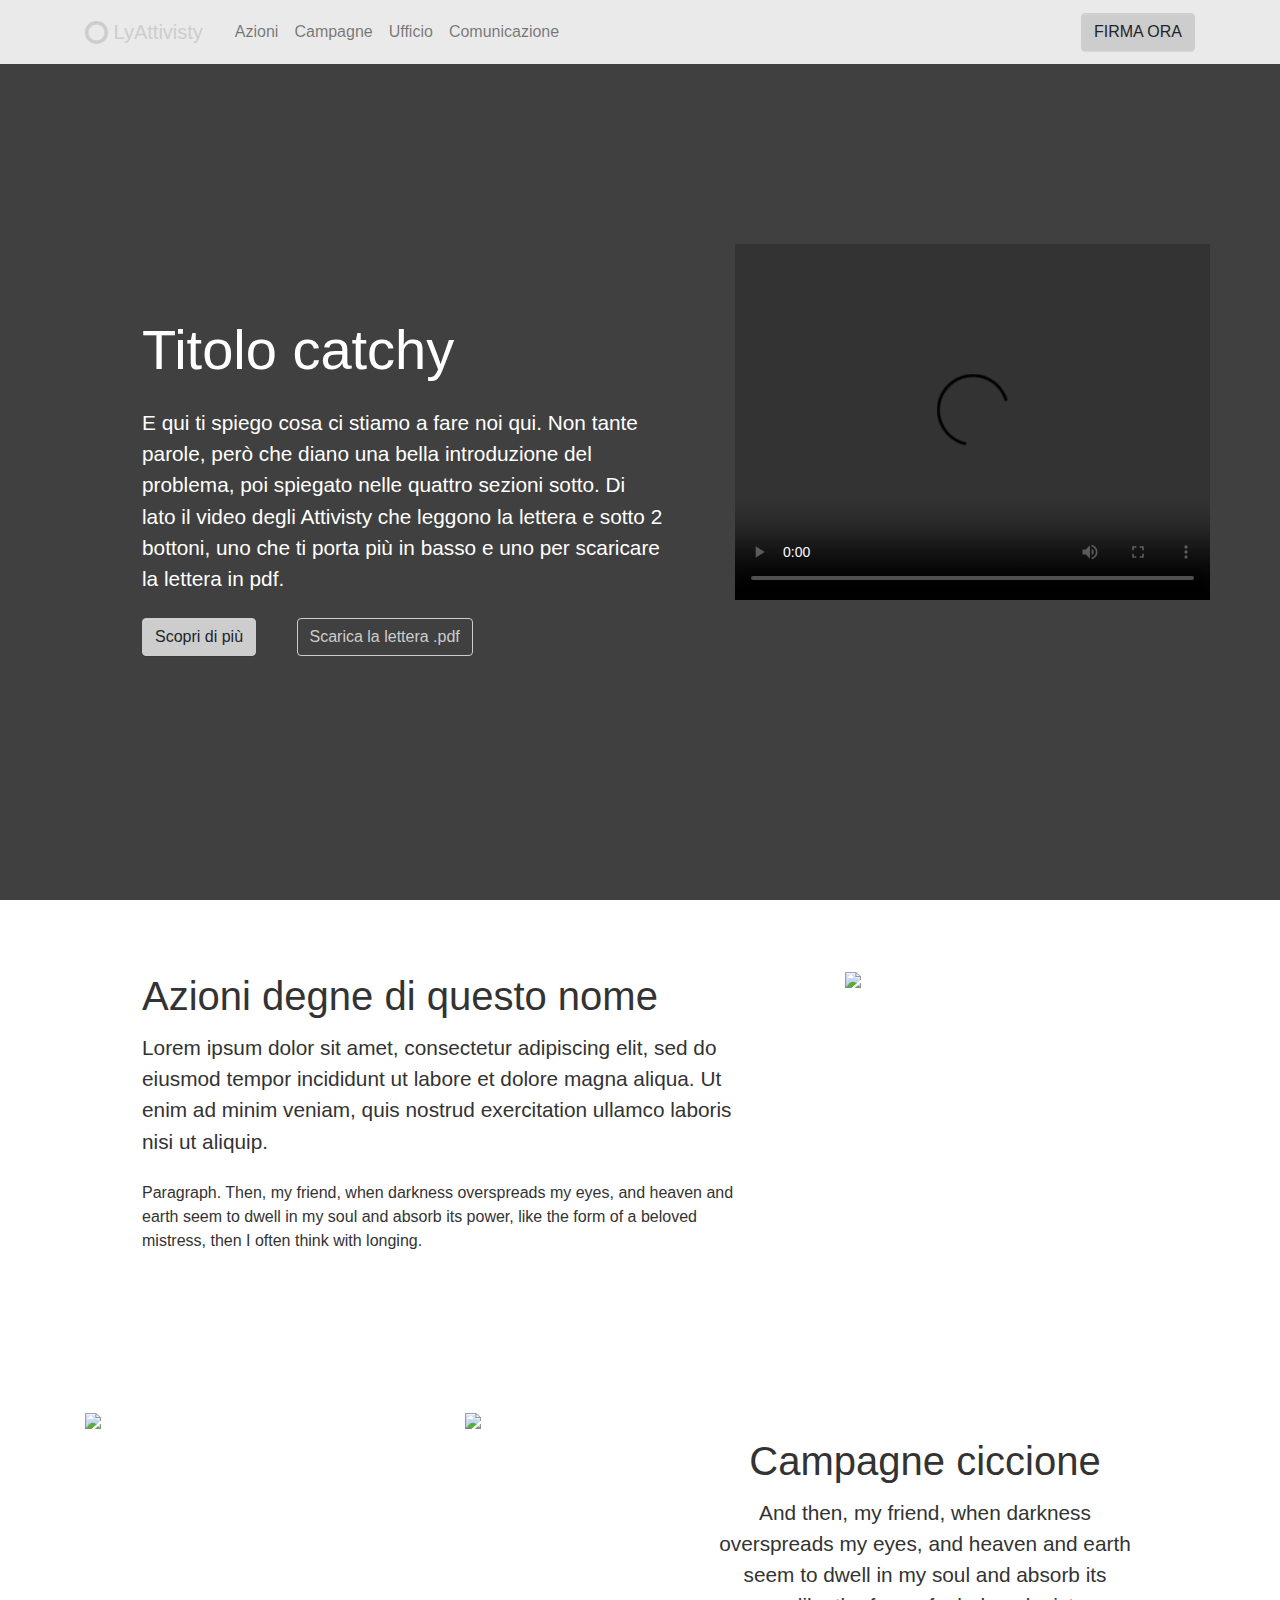
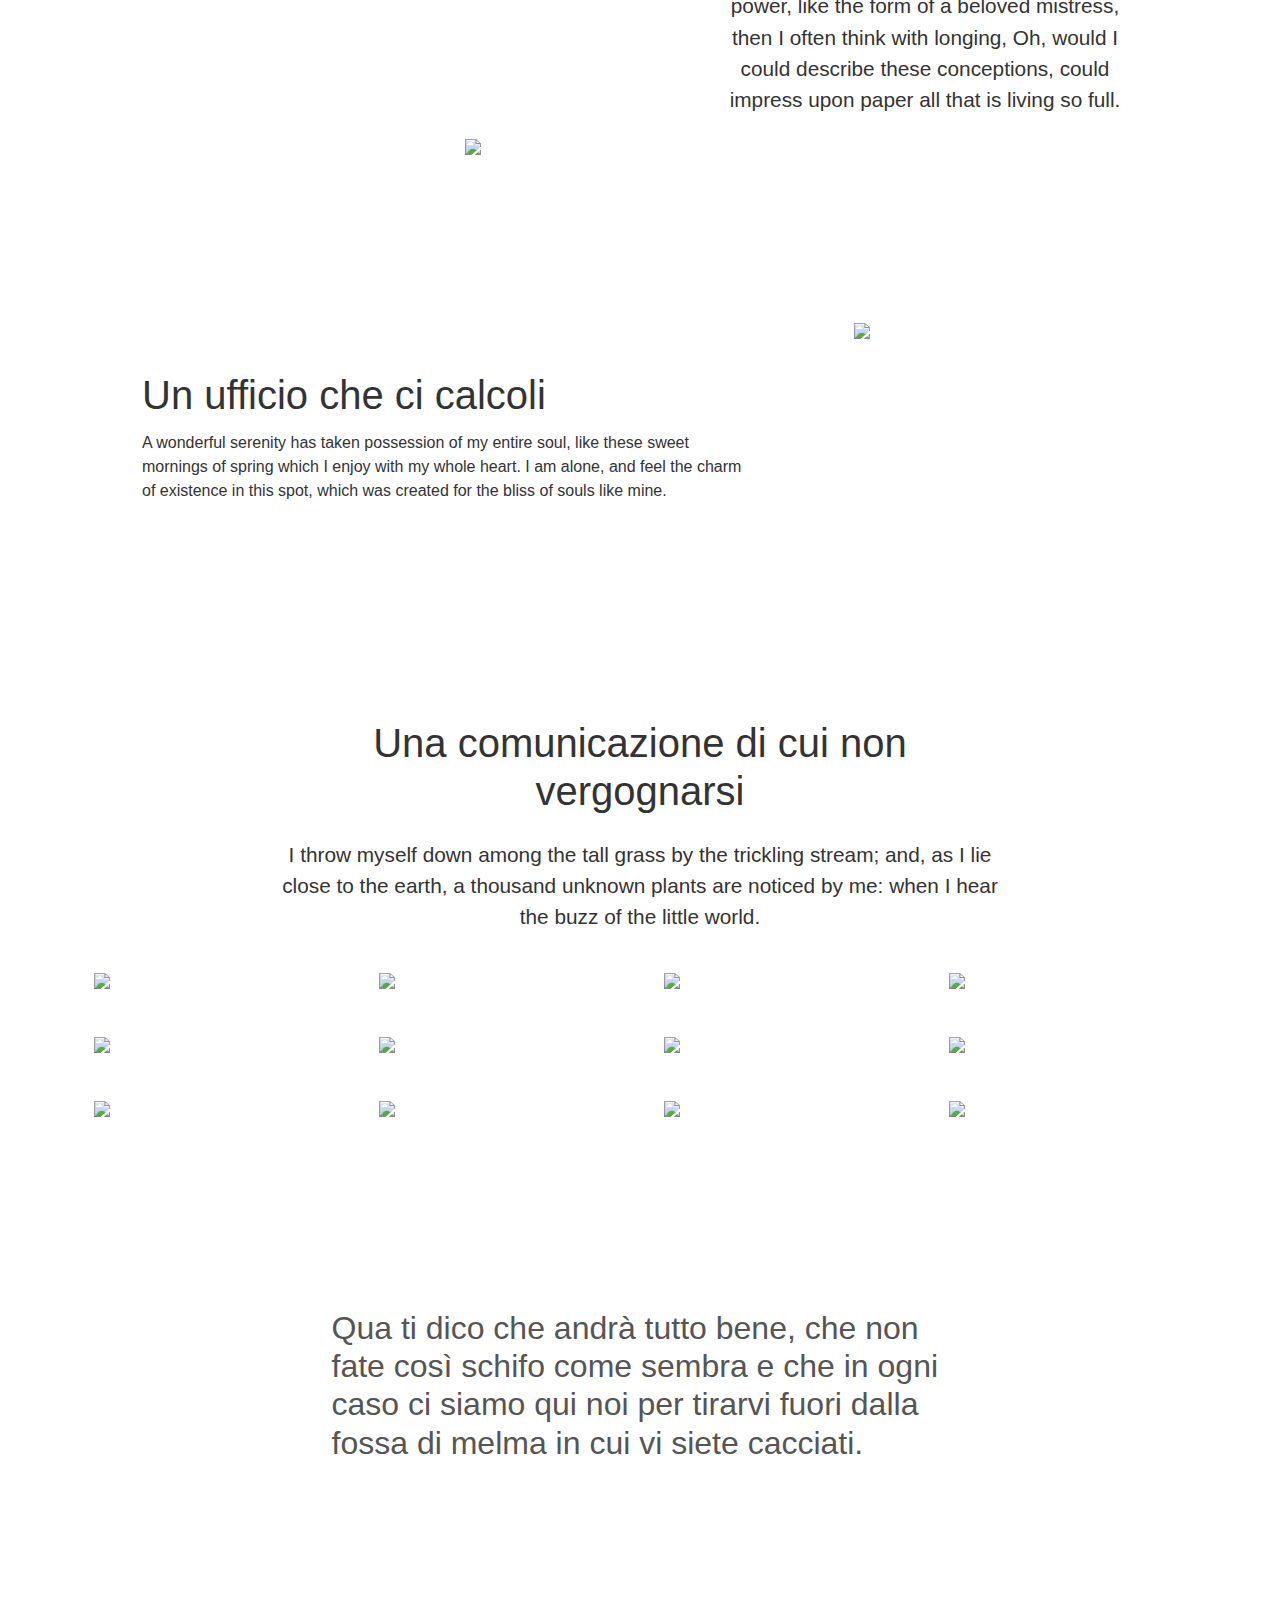
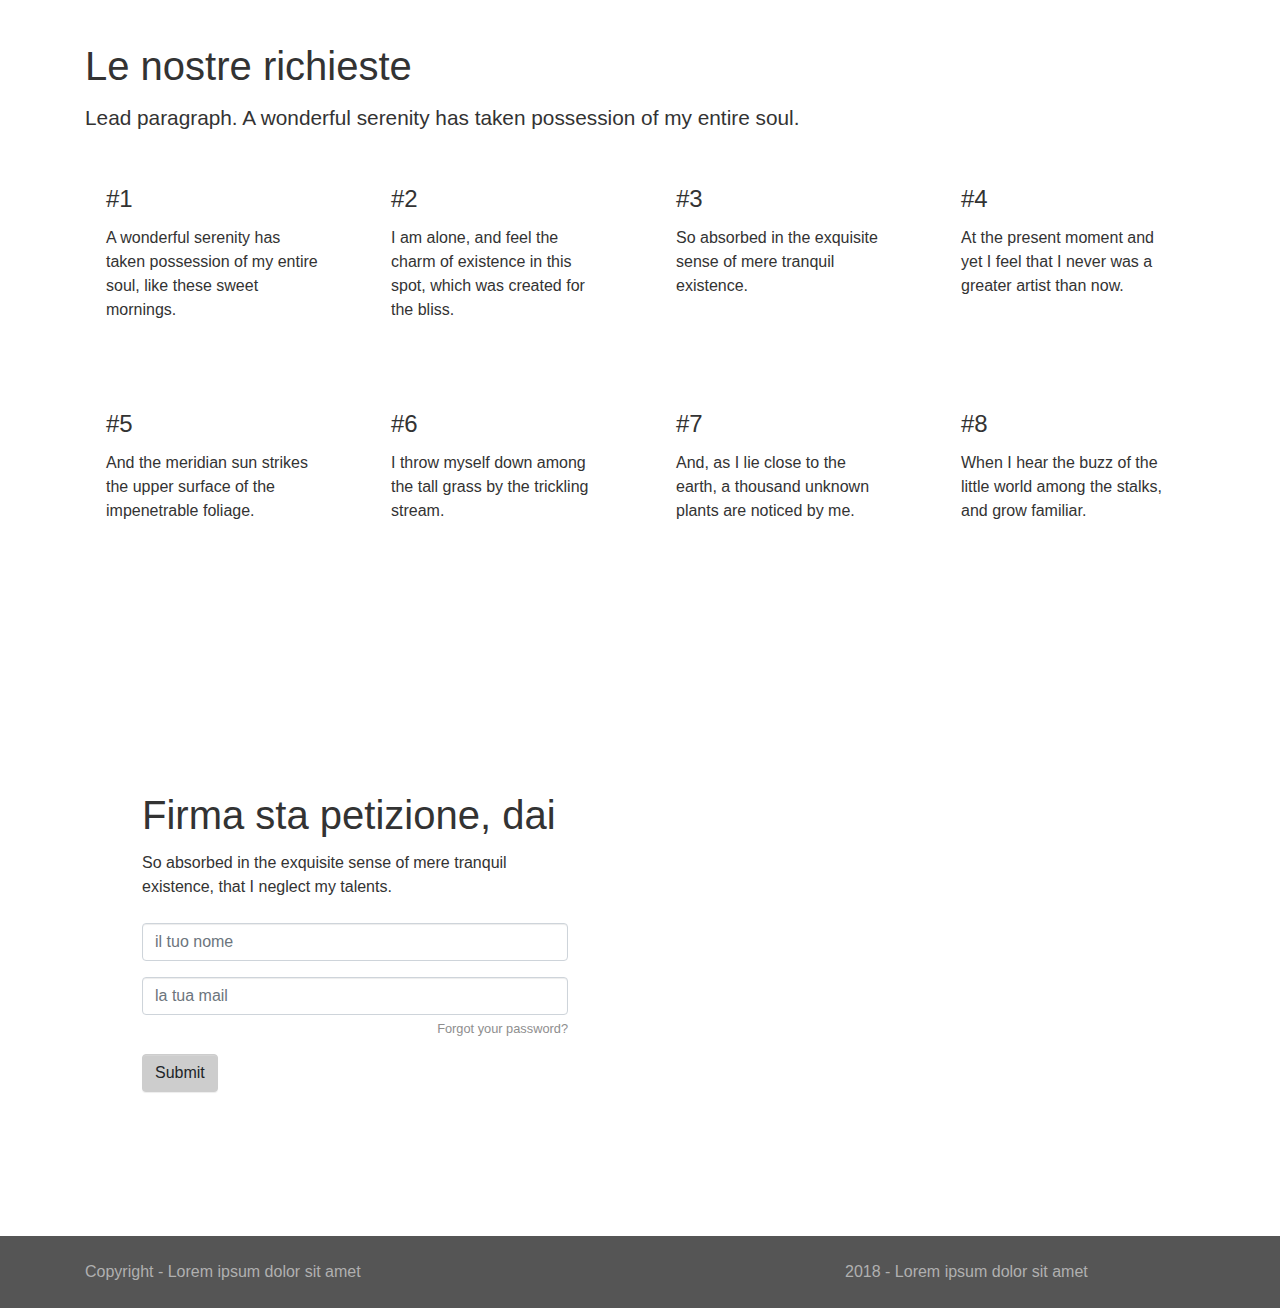
==== index.html @ 35424560 "index" ====
<!DOCTYPE html>
<html>

<head>
  <meta charset="utf-8">
  <meta name="viewport" content="width=device-width, initial-scale=1">
  <!-- PAGE settings -->
  <link rel="icon" href="https://templates.pingendo.com/assets/Pingendo_favicon.ico">
  <title>Landing</title>
  <meta name="description" content="Wireframe design of a landing page by Pingendo">
  <meta name="keywords" content="Pingendo bootstrap example template wireframe landing">
  <meta name="author" content="Pingendo">
  <!-- CSS dependencies -->
  <link rel="stylesheet" href="https://cdnjs.cloudflare.com/ajax/libs/font-awesome/4.7.0/css/font-awesome.min.css" type="text/css">
  <link rel="stylesheet" href="wireframe.css">
</head>

<body class="">
  <nav class="navbar navbar-expand-lg navbar-light fixed-top bg-light">
    <div class="container"> <a class="navbar-brand text-primary" href="#">
        <i class="fa d-inline fa-lg fa-circle-o"></i>
        <b> LyAttivisty</b>
      </a> <button class="navbar-toggler navbar-toggler-right border-0" type="button" data-toggle="collapse" data-target="#navbar5">
        <span class="navbar-toggler-icon"></span>
      </button>
      <div class="collapse navbar-collapse" id="navbar5">
        <ul class="navbar-nav mr-auto">
          <li class="nav-item"> <a class="nav-link" href="#">Azioni</a> </li>
          <li class="nav-item"> <a class="nav-link" href="#">Campagne</a> </li>
          <li class="nav-item"> <a class="nav-link" href="#">Ufficio</a> </li>
          <li class="nav-item"> <a class="nav-link" href="#">Comunicazione</a> </li>
        </ul>
        <a class="btn btn-primary navbar-btn ml-md-2"><b>FIRMA ORA</b></a>
      </div>
    </div>
  </nav>
  <div class="py-5 text-center text-white h-100 align-items-center d-flex" style="background-image: linear-gradient(to bottom, rgba(0, 0, 0, .75), rgba(0, 0, 0, .75)), url(https://static.pingendo.com/cover-bubble-dark.svg);  background-position: center center, center center;  background-size: cover, cover;  background-repeat: repeat, repeat;">
    <div class="container py-5">
      <div class="pt-5 row">
        <div class="p-5 col-lg-7 text-left">
          <h3 class="display-4 mb-3">Titolo catchy</h3>
          <p class="lead mb-3">E qui ti spiego cosa ci stiamo a fare noi qui. Non tante parole, però che diano una bella introduzione del problema, poi spiegato nelle quattro sezioni sotto. Di lato il video degli Attivisty che leggono la lettera e sotto 2 bottoni, uno che ti porta più in basso e uno per scaricare la lettera in pdf.</p>
          <a class="btn btn-primary mr-4" href="#">Scopri di più</a>
          <a class="btn btn-outline-primary" href="#">Scarica la lettera .pdf</a>
        </div>
        <div class="col-lg-5 p-0">
          <div class="embed-responsive embed-responsive-4by3"> <video src="https://static.pingendo.com/video-placeholder.mp4" class="embed-responsive-item" type="video/mp4" controls="controls"> Your browser does not support HTML5 video. </video> </div>
        </div>
      </div>
    </div>
  </div>
  <div class="py-5">
    <div class="container">
      <div class="row">
        <div class="px-lg-5 d-flex flex-column justify-content-center col-lg-8">
          <h1>Azioni degne di questo nome</h1>
          <p class="mb-3 lead">Lorem ipsum dolor sit amet, consectetur adipiscing elit, sed do eiusmod tempor incididunt ut labore et dolore magna aliqua. Ut enim ad minim veniam, quis nostrud exercitation ullamco laboris nisi ut aliquip.</p>
          <p class="">Paragraph. Then, my friend, when darkness overspreads my eyes, and heaven and earth seem to dwell in my soul and absorb its power, like the form of a beloved mistress, then I often think with longing.</p>
        </div>
        <div class="col-lg-4"> <img class="img-fluid d-block" src="https://static.pingendo.com/img-placeholder-1.svg"> </div>
      </div>
    </div>
  </div>
  <div class="py-5 text-center">
    <div class="container">
      <div class="row">
        <div class="col-lg-4 col-8 order-2 order-lg-1"> <img class="img-fluid d-block" src="https://static.pingendo.com/img-placeholder-2.svg"> </div>
        <div class="col-lg-2 col-4 d-flex flex-column justify-content-between order-3 order-lg-2"> <img class="img-fluid d-block" src="https://static.pingendo.com/img-placeholder-1.svg"> <img class="img-fluid d-block" src="https://static.pingendo.com/img-placeholder-4.svg"> </div>
        <div class="px-md-5 p-3 d-flex flex-column justify-content-center col-lg-6 order-1 order-lg-3">
          <h1>Campagne ciccione</h1>
          <p class="lead">And then, my friend, when darkness overspreads my eyes, and heaven and earth seem to dwell in my soul and absorb its power, like the form of a beloved mistress, then I often think with longing, Oh, would I could describe these conceptions, could impress upon paper all that is living so full.</p>
        </div>
      </div>
    </div>
  </div>
  <div class="py-5">
    <div class="container">
      <div class="row">
        <div class="col-lg-8 p-md-5 p-3 d-flex flex-column justify-content-center">
          <h1>Un ufficio che ci calcoli</h1>
          <p class="mb-0">A wonderful serenity has taken possession of my entire soul, like these sweet mornings of spring which I enjoy with my whole heart. I am alone, and feel the charm of existence in this spot, which was created for the bliss of souls like mine.</p>
        </div>
        <div class="col-lg-4 p-3">
          <div id="carousel2" class="carousel slide" data-ride="carousel" data-interval="5000">
            <div class="carousel-inner">
              <div class="carousel-item active"> <img class="d-block w-100" src="https://static.pingendo.com/img-placeholder-1.svg"> </div>
              <div class="carousel-item"> <img class="d-block w-100" src="https://static.pingendo.com/img-placeholder-2.svg"> </div>
              <div class="carousel-item"> <img class="d-block w-100" src="https://static.pingendo.com/img-placeholder-3.svg"> </div>
              <div class="carousel-item"> <img class="d-block w-100" src="https://static.pingendo.com/img-placeholder-4.svg"> </div>
            </div>
            <a class="carousel-control-prev" href="#carousel2" role="button" data-slide="prev">
              <span class="carousel-control-prev-icon" aria-hidden="true"></span></a>
            <a class="carousel-control-next" href="#carousel2" role="button" data-slide="next">
              <span class="carousel-control-next-icon" aria-hidden="true"></span></a>
          </div>
        </div>
      </div>
    </div>
  </div>
  <div class="py-5">
    <div class="container">
      <div class="row">
        <div class="text-center mx-auto col-md-8">
          <h1 class="mb-3">Una comunicazione di cui non vergognarsi</h1>
          <p class="lead">I throw myself down among the tall grass by the trickling stream; and, as I lie close to the earth, a thousand unknown plants are noticed by me: when I hear the buzz of the little world.</p>
        </div>
      </div>
      <div class="row">
        <div class="col-lg-3 col-md-6 p-3"> <img class="img-fluid d-block" src="https://static.pingendo.com/img-placeholder-1.svg"> </div>
        <div class="col-lg-3 col-md-6 p-3"> <img class="img-fluid d-block" src="https://static.pingendo.com/img-placeholder-2.svg"> </div>
        <div class="col-lg-3 col-md-6 p-3"> <img class="img-fluid d-block" src="https://static.pingendo.com/img-placeholder-3.svg"> </div>
        <div class="col-lg-3 col-md-6 p-3"> <img class="img-fluid d-block" src="https://static.pingendo.com/img-placeholder-4.svg"> </div>
        <div class="col-lg-3 col-md-6 p-3"> <img class="img-fluid d-block" src="https://static.pingendo.com/img-placeholder-3.svg"> </div>
        <div class="col-lg-3 col-md-6 p-3"> <img class="img-fluid d-block" src="https://static.pingendo.com/img-placeholder-4.svg"> </div>
        <div class="col-lg-3 col-md-6 p-3"> <img class="img-fluid d-block" src="https://static.pingendo.com/img-placeholder-1.svg"> </div>
        <div class="col-lg-3 col-md-6 p-3"> <img class="img-fluid d-block" src="https://static.pingendo.com/img-placeholder-2.svg"> </div>
        <div class="col-lg-3 col-md-6 p-3"> <img class="img-fluid d-block" src="https://static.pingendo.com/img-placeholder-2.svg"> </div>
        <div class="col-lg-3 col-md-6 p-3"> <img class="img-fluid d-block" src="https://static.pingendo.com/img-placeholder-1.svg"> </div>
        <div class="col-lg-3 col-md-6 p-3"> <img class="img-fluid d-block" src="https://static.pingendo.com/img-placeholder-4.svg"> </div>
        <div class="col-lg-3 col-md-6 p-3"> <img class="img-fluid d-block" src="https://static.pingendo.com/img-placeholder-3.svg"> </div>
      </div>
    </div>
  </div>
  <div class="py-5" style="background-image: url(https://static.pingendo.com/cover-bubble-dark.svg); background-position: right bottom;  background-size: cover; background-repeat: repeat; background-attachment: fixed;">
    <div class="container">
      <div class="row">
        <div class="p-3 col-md-7 mx-auto bg-white text-dark">
          <h2 class="" contenteditable="true">Qua ti dico che andrà tutto bene, che non fate così schifo come sembra e che in ogni caso ci siamo qui noi per tirarvi fuori dalla fossa di melma in cui vi siete cacciati.</h2>
        </div>
      </div>
    </div>
  </div>
  <div class="py-5">
    <div class="container">
      <div class="row">
        <div class="col-md-12">
          <h1 class="" contenteditable="true">Le nostre richieste</h1>
          <p class="lead">Lead paragraph. A wonderful serenity has taken possession of my entire soul.</p>
        </div>
      </div>
      <div class="row">
        <div class="col-lg-3 col-md-6 p-4">
          <h4> <b>#1</b> </h4>
          <p>A wonderful serenity has taken possession of my entire soul, like these sweet mornings.</p>
        </div>
        <div class="col-lg-3 col-md-6 p-4">
          <h4> <b>#2</b> </h4>
          <p>I am alone, and feel the charm of existence in this spot, which was created for the bliss.</p>
        </div>
        <div class="col-lg-3 col-md-6 p-4">
          <h4> <b>#3</b> </h4>
          <p>So absorbed in the exquisite sense of mere tranquil existence.</p>
        </div>
        <div class="col-lg-3 col-md-6 p-4">
          <h4> <b>#4</b> </h4>
          <p>At the present moment and yet I feel that I never was a greater artist than now.</p>
        </div>
        <div class="col-lg-3 col-md-6 p-4">
          <h4> <b>#5</b> </h4>
          <p>And the meridian sun strikes the upper surface of the impenetrable foliage.</p>
        </div>
        <div class="col-lg-3 col-md-6 p-4">
          <h4> <b>#6</b> </h4>
          <p>I throw myself down among the tall grass by the trickling stream.</p>
        </div>
        <div class="col-lg-3 col-md-6 p-4">
          <h4> <b>#7</b> </h4>
          <p>And, as I lie close to the earth, a thousand unknown plants are noticed by me.</p>
        </div>
        <div class="col-lg-3 col-md-6 p-4">
          <h4> <b>#8</b> </h4>
          <p>When I hear the buzz of the little world among the stalks, and grow familiar.</p>
        </div>
      </div>
    </div>
  </div>
  <div class="py-5" style="background-image: url('https://static.pingendo.com/cover-stripes.svg'); background-position:left center; background-size: cover;">
    <div class="container">
      <div class="row">
        <div class="p-5 col-lg-6">
          <h1>Firma sta petizione, dai</h1>
          <p class="mb-3">So absorbed in the exquisite sense of mere tranquil existence, that I neglect my talents.</p>
          <form>
            <div class="form-group"> <input type="email" class="form-control" placeholder="il tuo nome" id="form11"> </div>
            <div class="form-group"> <input type="password" class="form-control" placeholder="la tua mail" id="form12"> <small class="form-text text-muted text-right">
                <a href="#"> Forgot your password?</a>
              </small> </div> <button type="submit" class="btn btn-primary">Submit</button>
          </form>
        </div>
      </div>
    </div>
  </div>
  <div class="bg-dark py-3">
    <div class="container">
      <div class="row d-flex justify-content-between">
        <div class="col-lg-4 col-md-6">
          <p class="text-secondary mb-0">Copyright - Lorem ipsum dolor sit amet</p>
        </div>
        <div class="col-lg-4 col-md-6">
          <p class="text-secondary mb-0">2018 - Lorem ipsum dolor sit amet</p>
        </div>
      </div>
    </div>
  </div>
  <script src="https://code.jquery.com/jquery-3.3.1.slim.min.js" integrity="sha384-q8i/X+965DzO0rT7abK41JStQIAqVgRVzpbzo5smXKp4YfRvH+8abtTE1Pi6jizo" crossorigin="anonymous"></script>
  <script src="https://cdnjs.cloudflare.com/ajax/libs/popper.js/1.14.3/umd/popper.min.js" integrity="sha384-ZMP7rVo3mIykV+2+9J3UJ46jBk0WLaUAdn689aCwoqbBJiSnjAK/l8WvCWPIPm49" crossorigin="anonymous"></script>
  <script src="https://stackpath.bootstrapcdn.com/bootstrap/4.1.3/js/bootstrap.min.js" integrity="sha384-ChfqqxuZUCnJSK3+MXmPNIyE6ZbWh2IMqE241rYiqJxyMiZ6OW/JmZQ5stwEULTy" crossorigin="anonymous"></script>
</body>

</html>
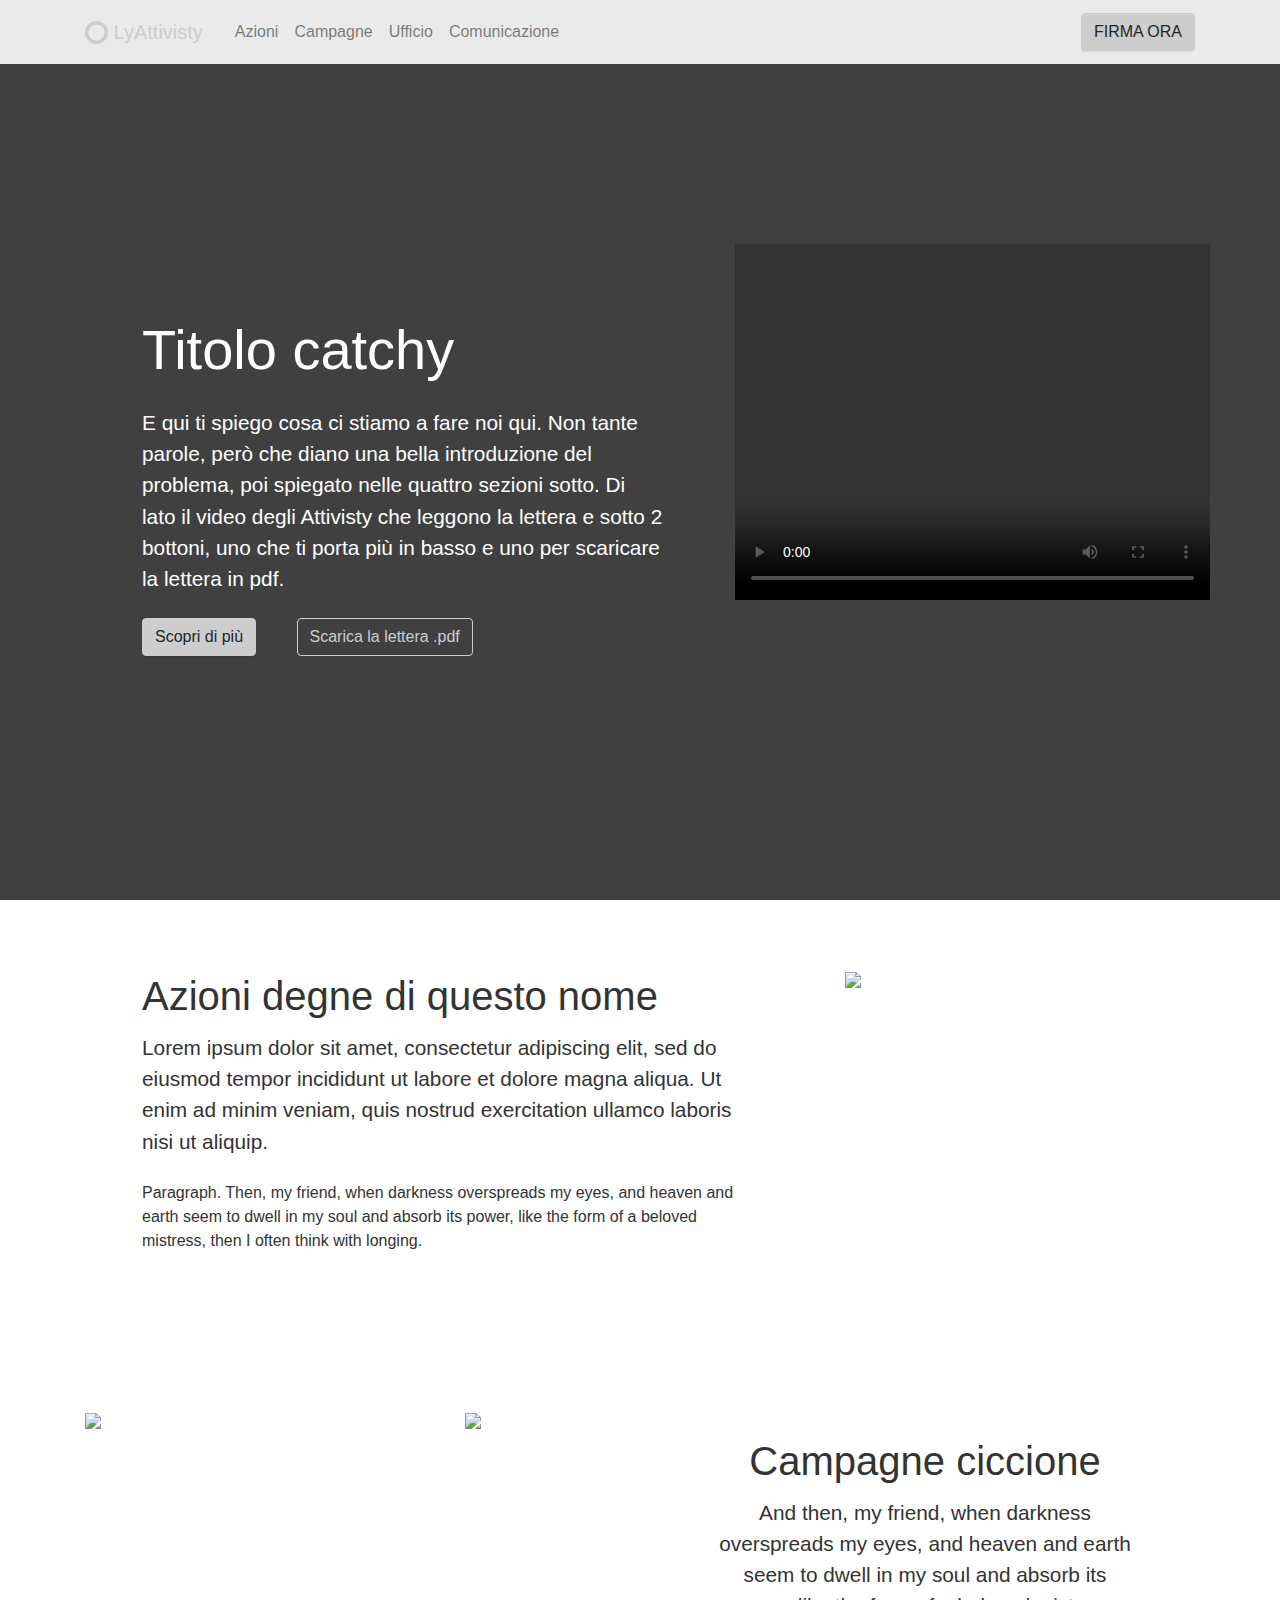
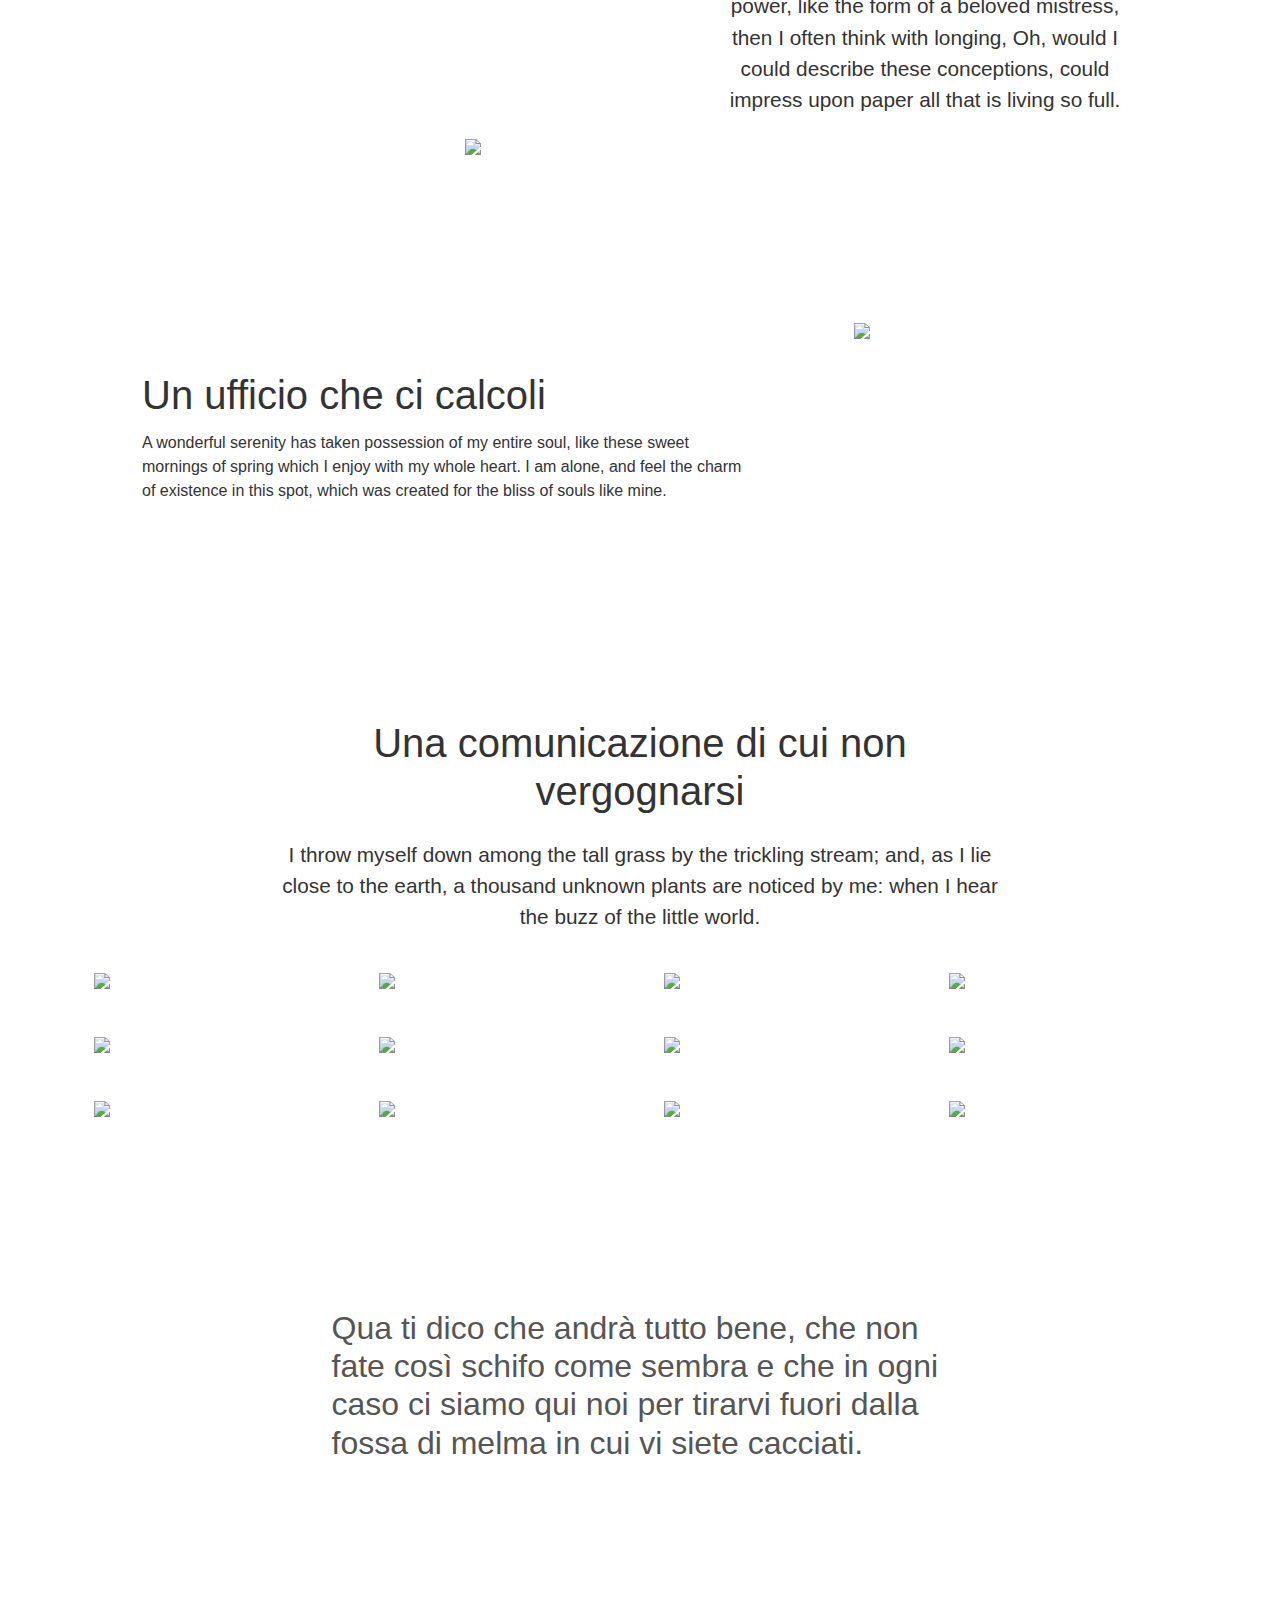
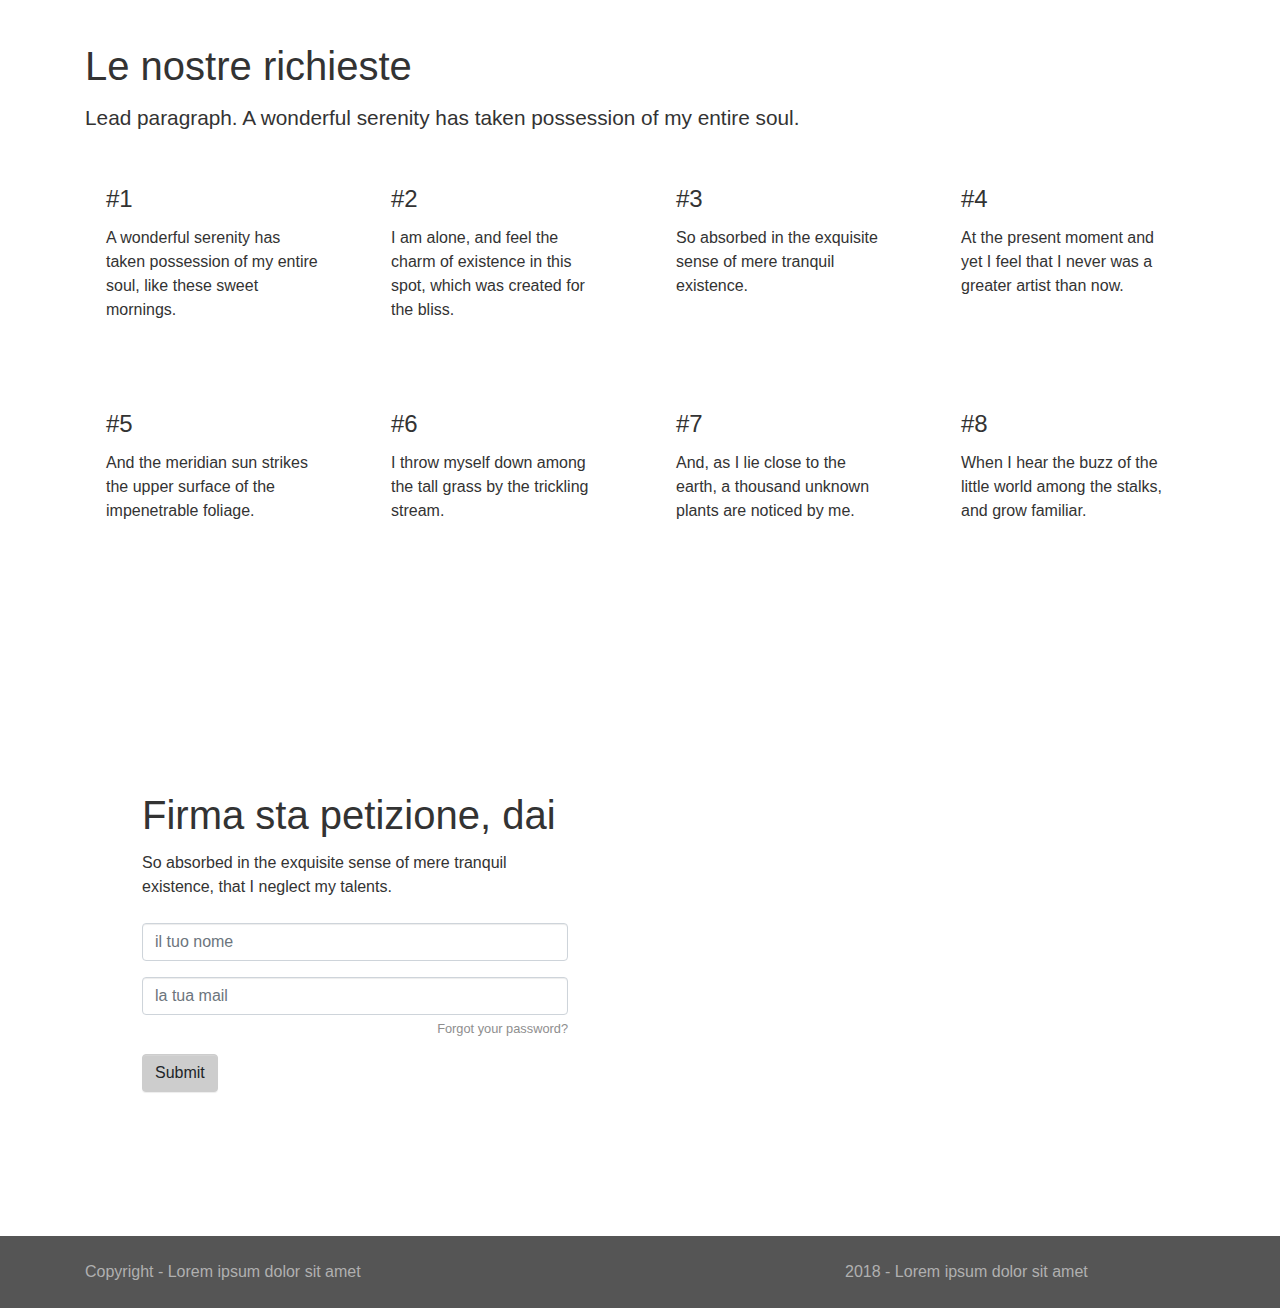
==== commit dc10f1d7: "fix cover" ====
--- a/index.html
+++ b/index.html
@@ -43,7 +43,7 @@
           <a class="btn btn-primary mr-4" href="#">Scopri di più</a>
           <a class="btn btn-outline-primary" href="#">Scarica la lettera .pdf</a>
         </div>
-        <div class="col-lg-5 p-0">
+        <div class="col-lg-5 p-0 d-none d-lg-block">
           <div class="embed-responsive embed-responsive-4by3"> <video src="https://static.pingendo.com/video-placeholder.mp4" class="embed-responsive-item" type="video/mp4" controls="controls"> Your browser does not support HTML5 video. </video> </div>
         </div>
       </div>
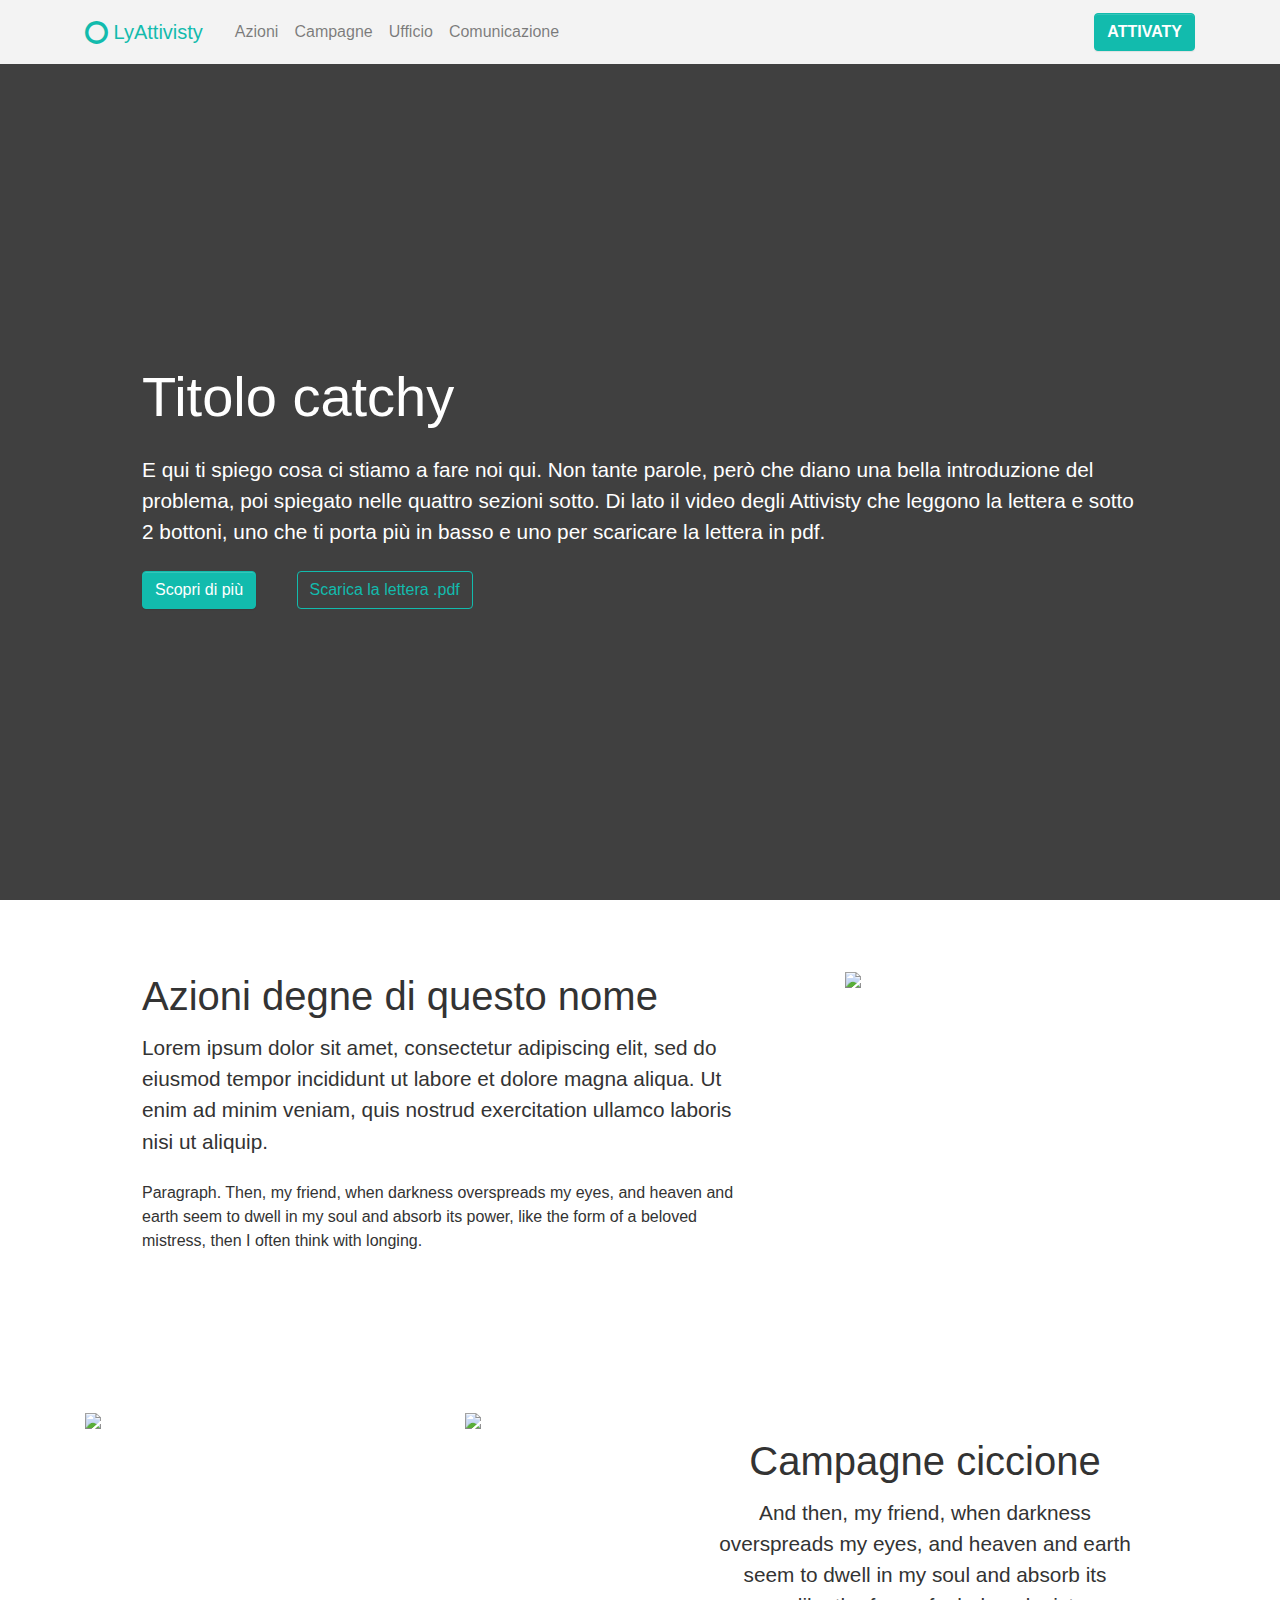
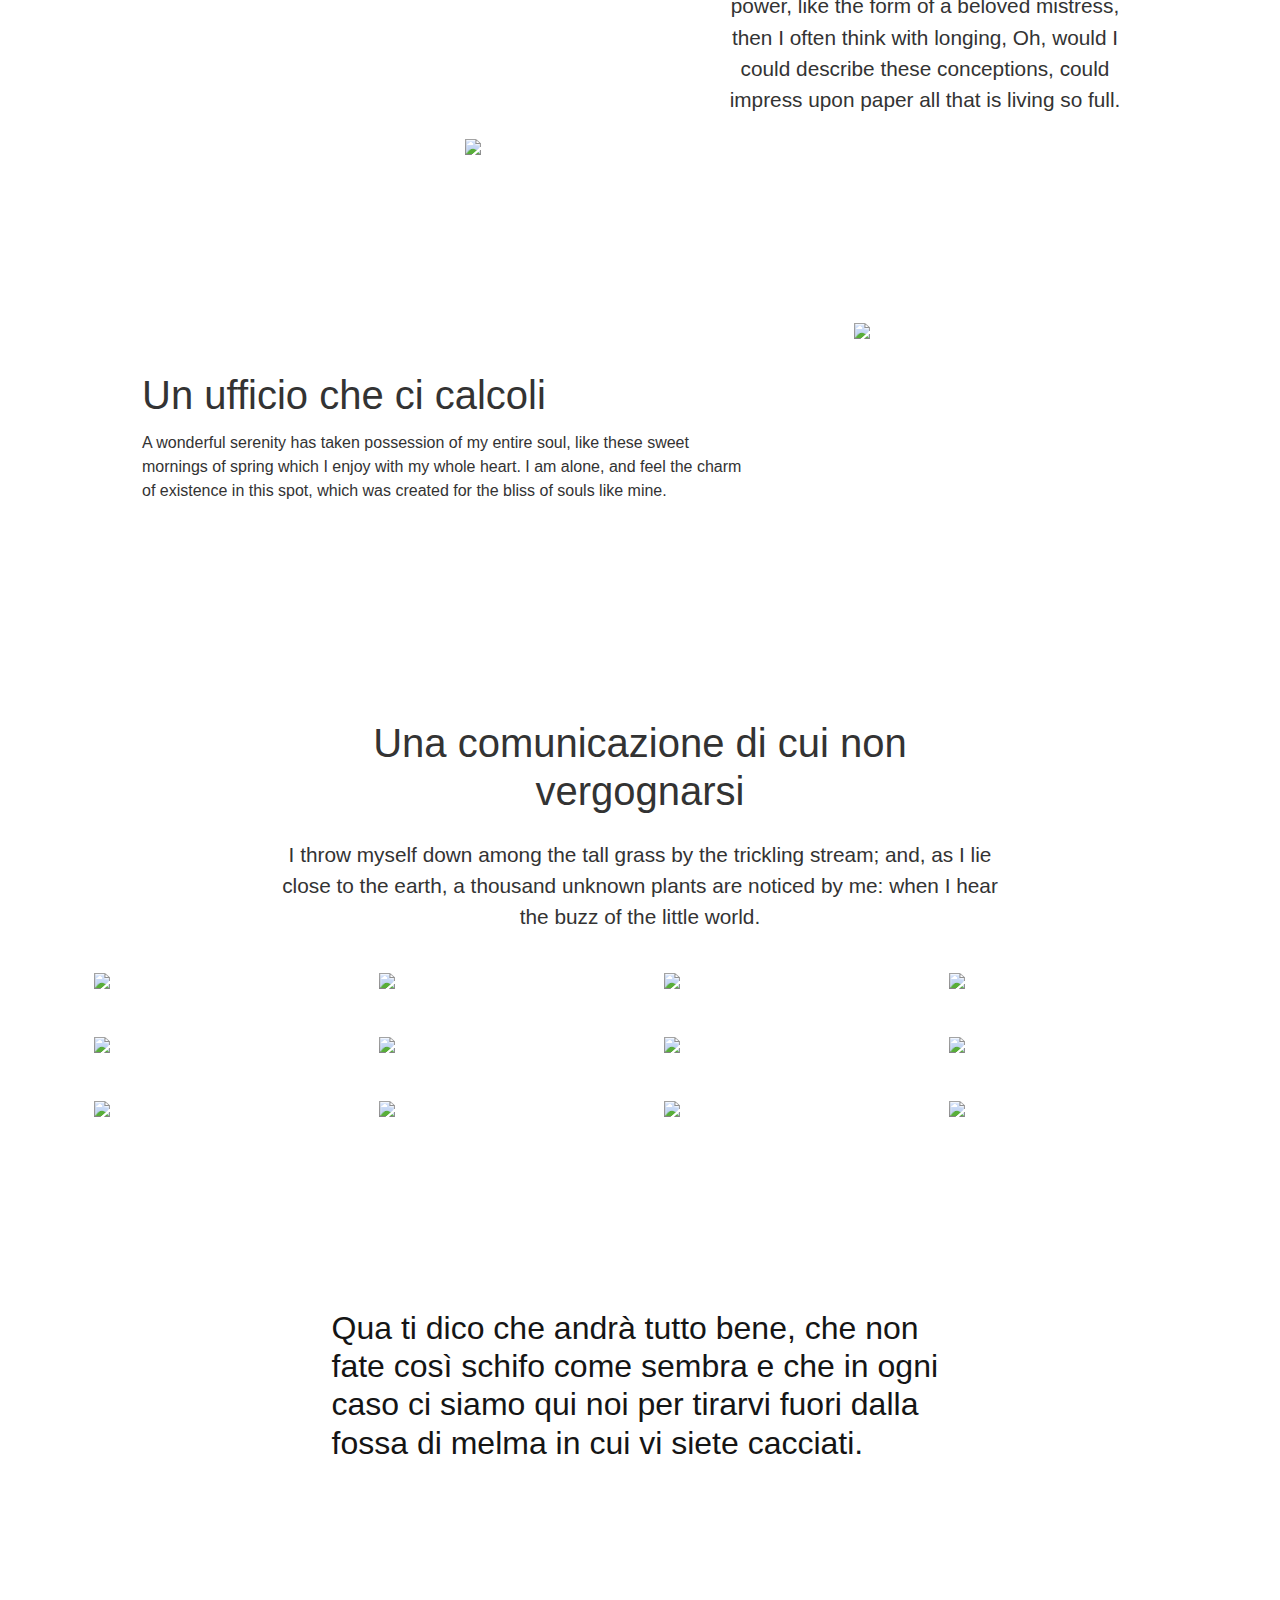
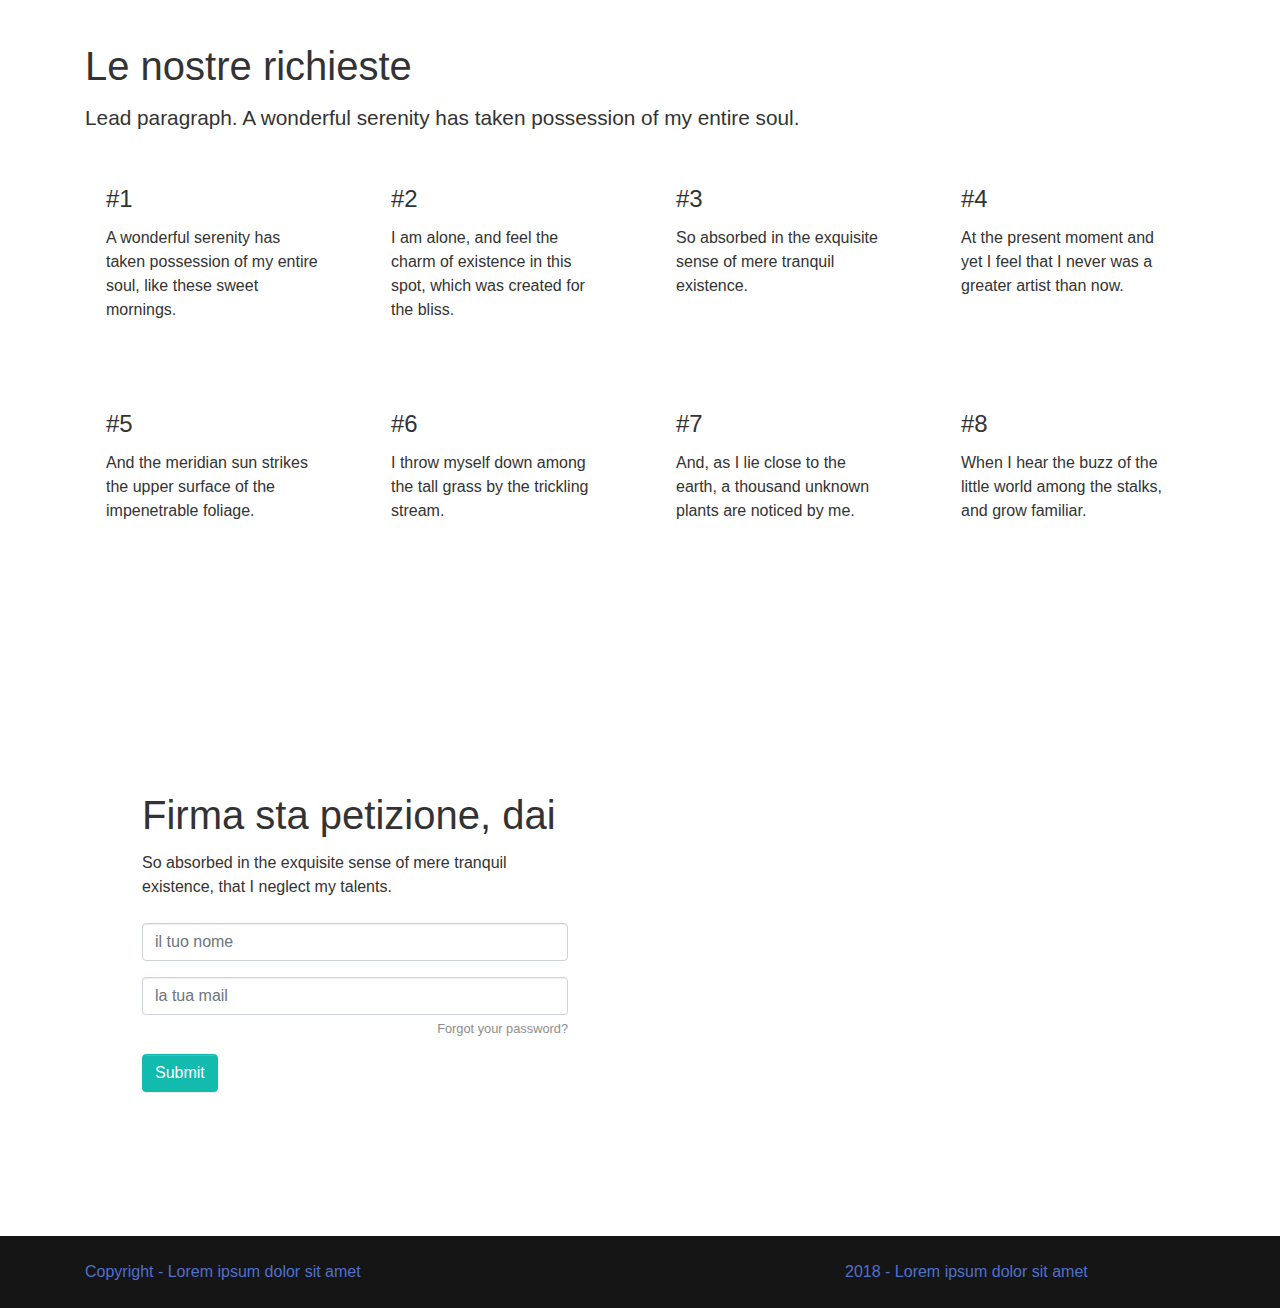
==== commit 8a504262: "updates" ====
--- a/index.html
+++ b/index.html
@@ -30,21 +30,18 @@
           <li class="nav-item"> <a class="nav-link" href="#">Ufficio</a> </li>
           <li class="nav-item"> <a class="nav-link" href="#">Comunicazione</a> </li>
         </ul>
-        <a class="btn btn-primary navbar-btn ml-md-2"><b>FIRMA ORA</b></a>
+        <a class="btn btn-primary navbar-btn ml-md-2"><b><b class="text-white">ATTIVATY</b></b></a>
       </div>
     </div>
   </nav>
   <div class="py-5 text-center text-white h-100 align-items-center d-flex" style="background-image: linear-gradient(to bottom, rgba(0, 0, 0, .75), rgba(0, 0, 0, .75)), url(https://static.pingendo.com/cover-bubble-dark.svg);  background-position: center center, center center;  background-size: cover, cover;  background-repeat: repeat, repeat;">
     <div class="container py-5">
       <div class="pt-5 row">
-        <div class="p-5 col-lg-7 text-left">
+        <div class="p-5 col-lg-12 text-left">
           <h3 class="display-4 mb-3">Titolo catchy</h3>
           <p class="lead mb-3">E qui ti spiego cosa ci stiamo a fare noi qui. Non tante parole, però che diano una bella introduzione del problema, poi spiegato nelle quattro sezioni sotto. Di lato il video degli Attivisty che leggono la lettera e sotto 2 bottoni, uno che ti porta più in basso e uno per scaricare la lettera in pdf.</p>
           <a class="btn btn-primary mr-4" href="#">Scopri di più</a>
           <a class="btn btn-outline-primary" href="#">Scarica la lettera .pdf</a>
-        </div>
-        <div class="col-lg-5 p-0 d-none d-lg-block">
-          <div class="embed-responsive embed-responsive-4by3"> <video src="https://static.pingendo.com/video-placeholder.mp4" class="embed-responsive-item" type="video/mp4" controls="controls"> Your browser does not support HTML5 video. </video> </div>
         </div>
       </div>
     </div>
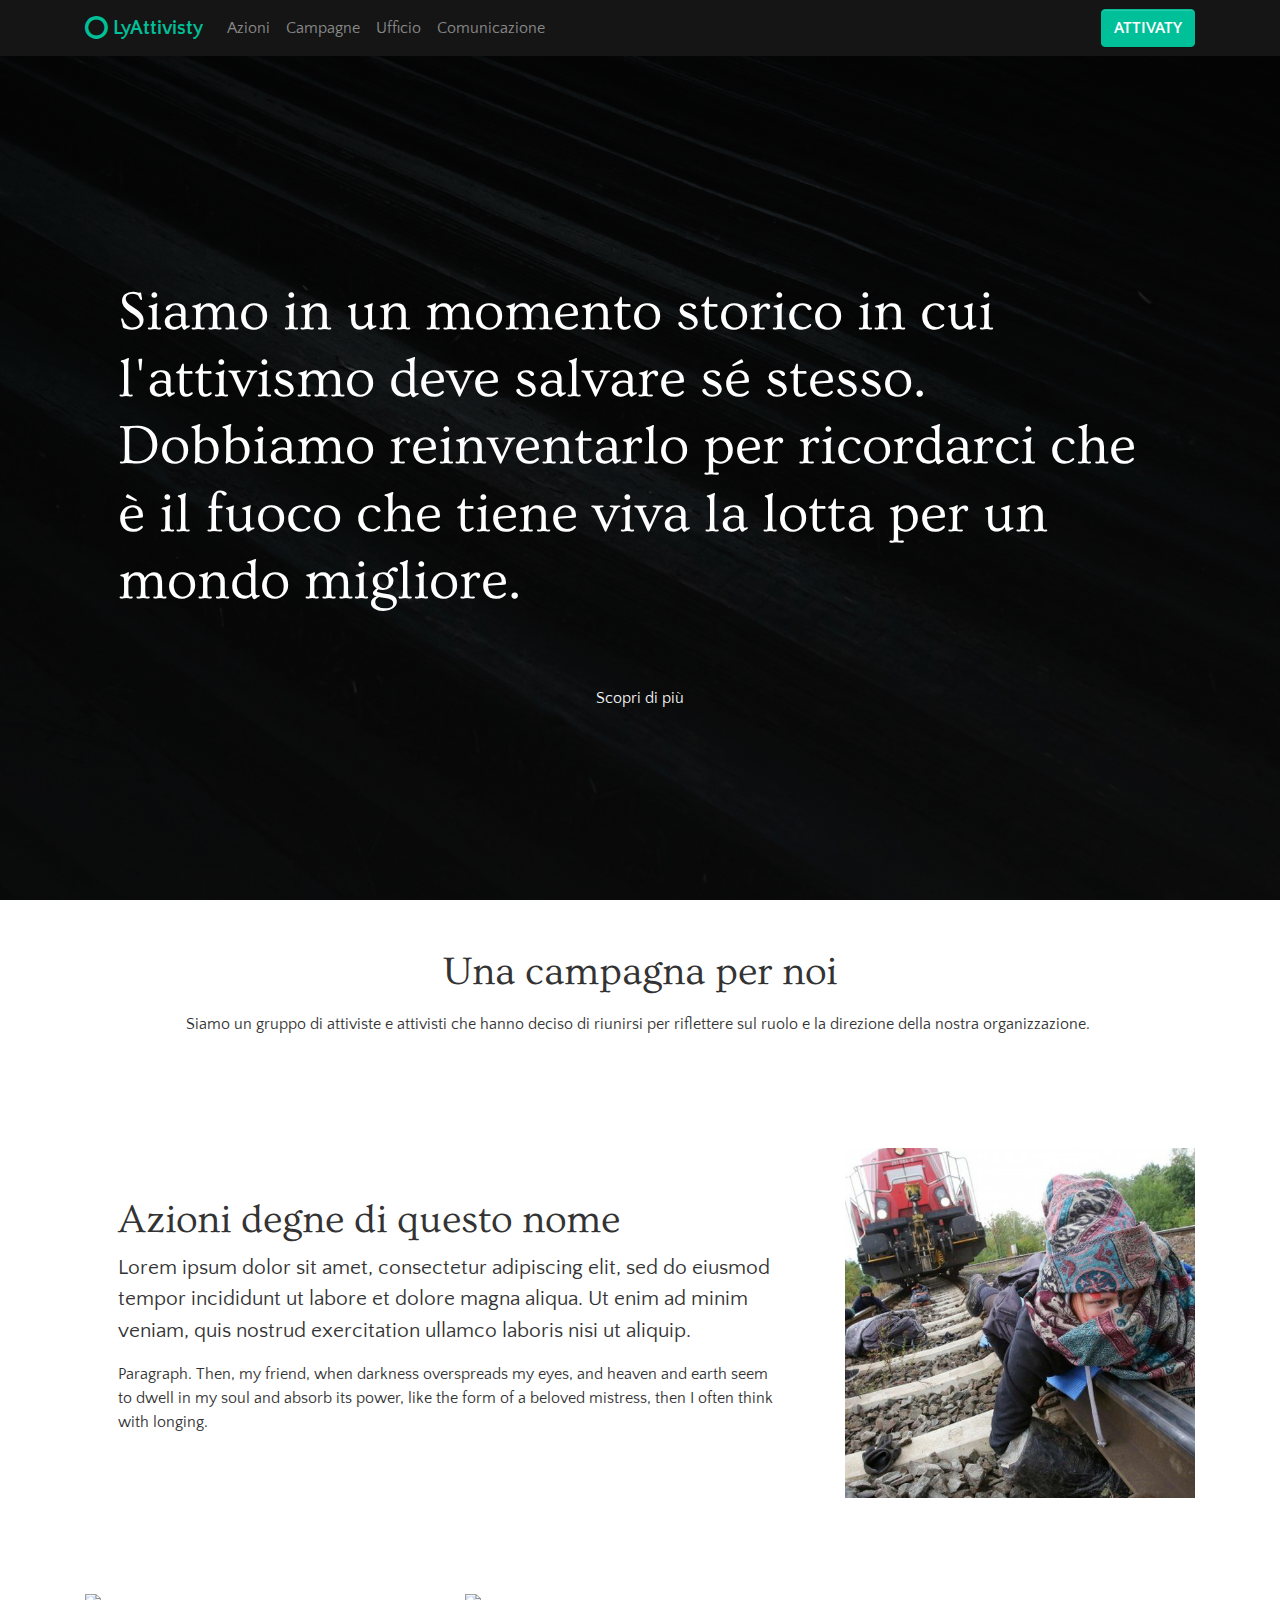
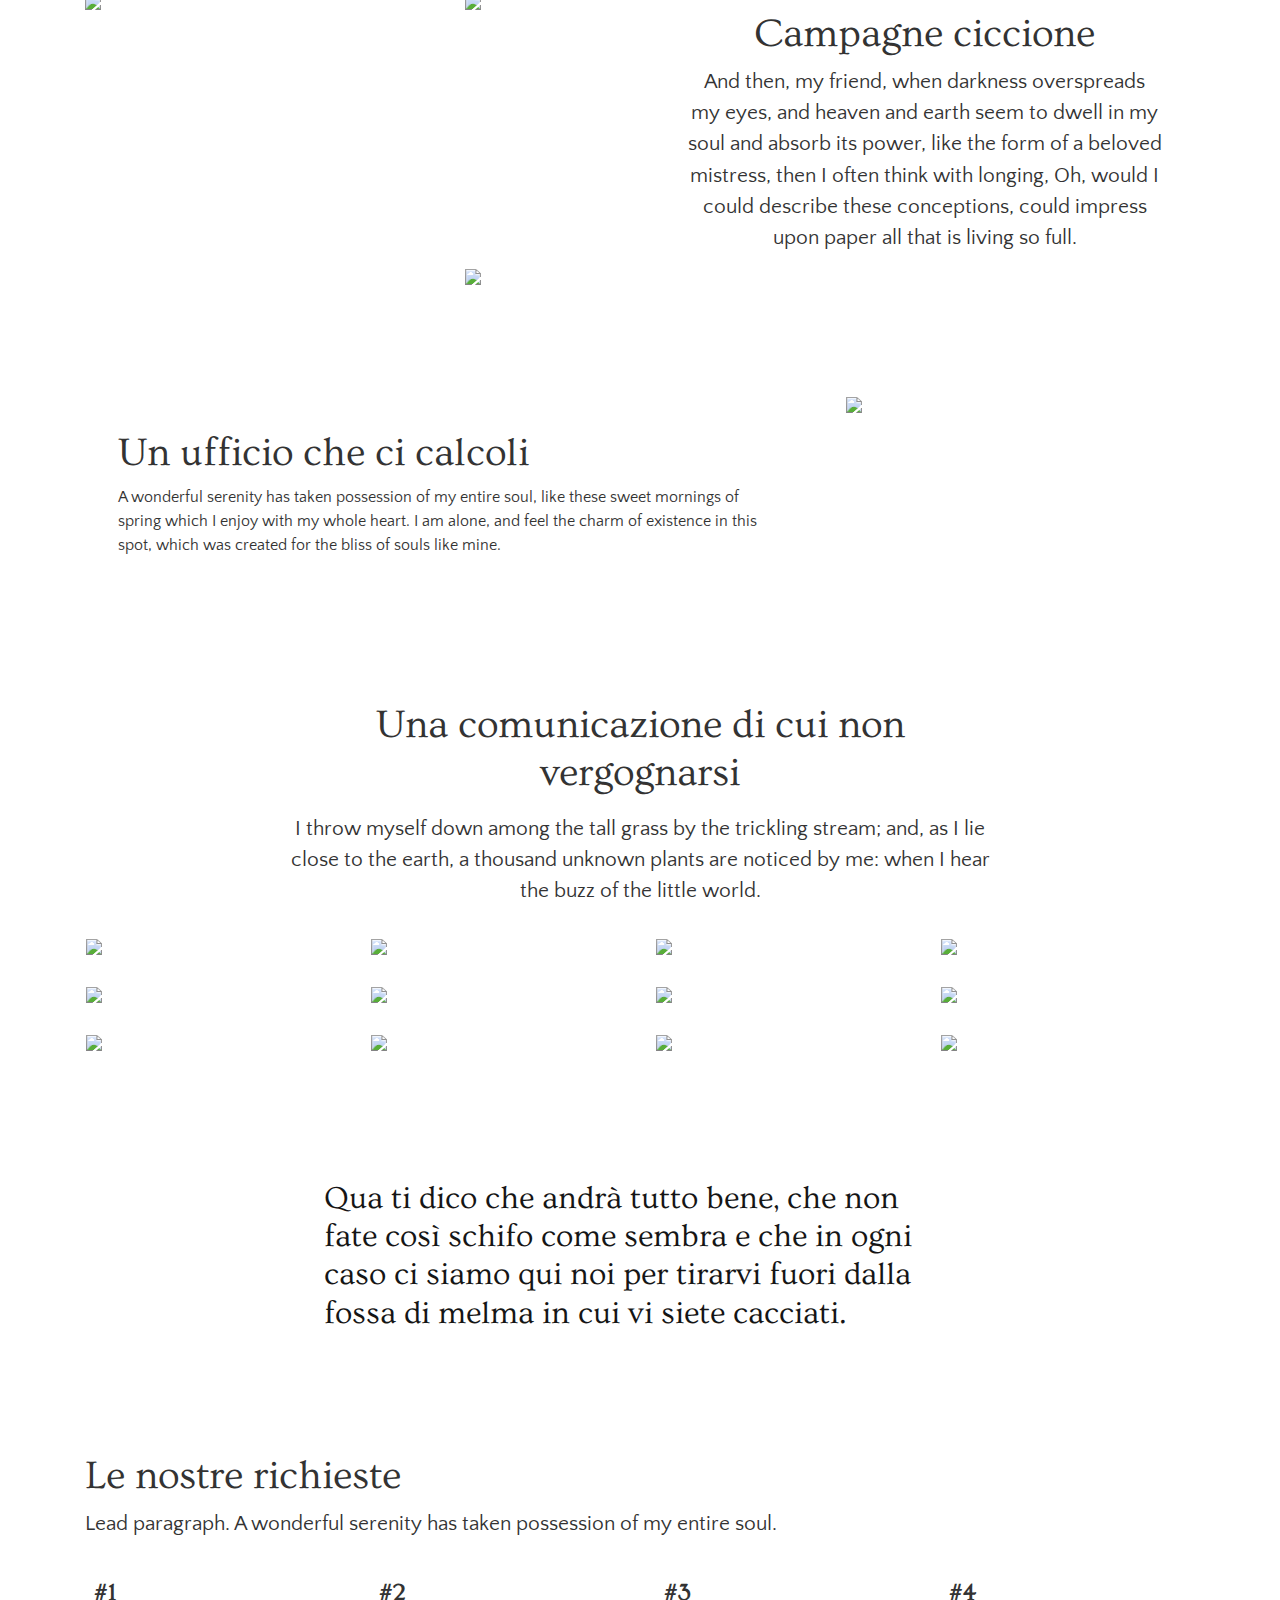
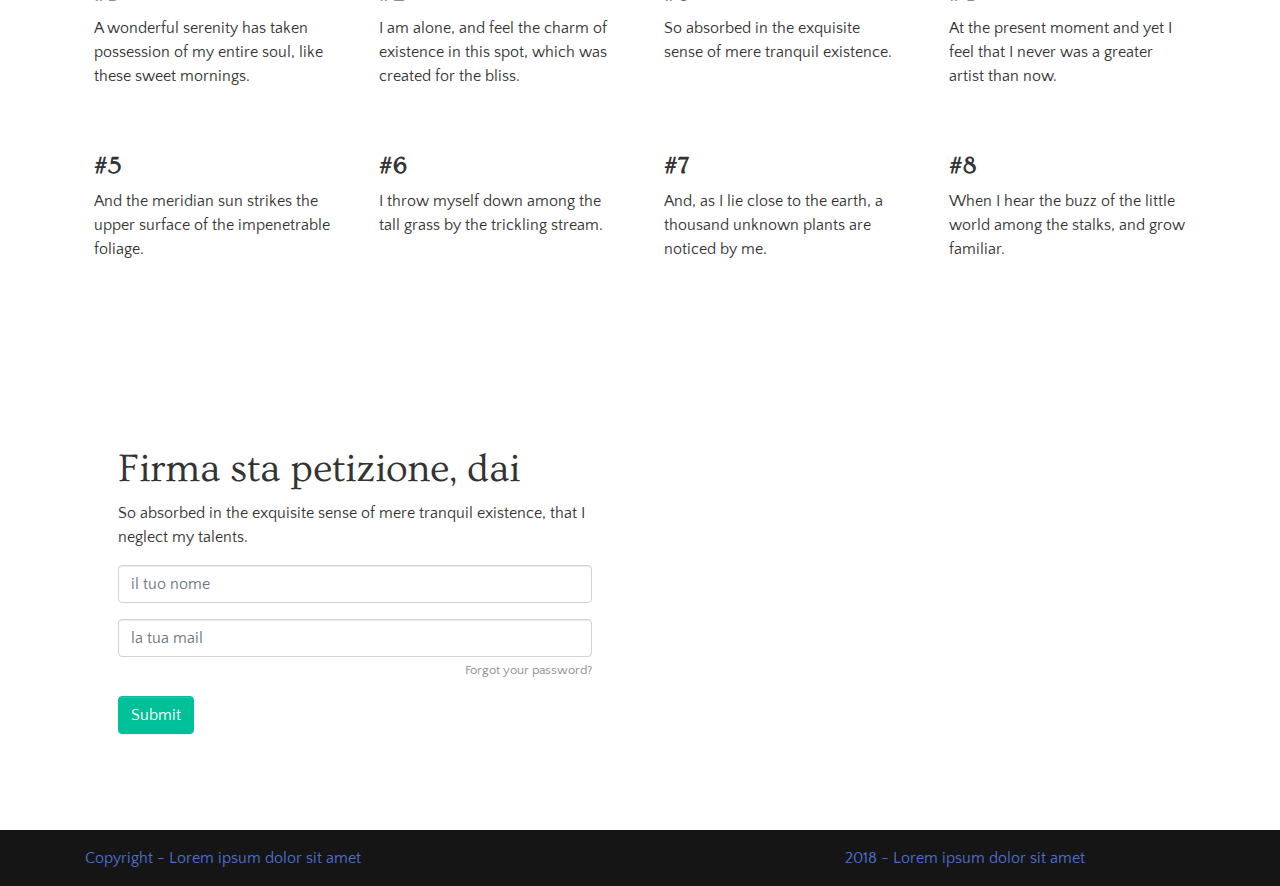
==== commit 0a24a118: "update" ====
--- a/index.html
+++ b/index.html
@@ -16,7 +16,7 @@
 </head>
 
 <body class="">
-  <nav class="navbar navbar-expand-lg navbar-light fixed-top bg-light">
+  <nav class="navbar navbar-expand-lg fixed-top bg-dark navbar-dark">
     <div class="container"> <a class="navbar-brand text-primary" href="#">
         <i class="fa d-inline fa-lg fa-circle-o"></i>
         <b> LyAttivisty</b>
@@ -34,14 +34,24 @@
       </div>
     </div>
   </nav>
-  <div class="py-5 text-center text-white h-100 align-items-center d-flex" style="background-image: linear-gradient(to bottom, rgba(0, 0, 0, .75), rgba(0, 0, 0, .75)), url(https://static.pingendo.com/cover-bubble-dark.svg);  background-position: center center, center center;  background-size: cover, cover;  background-repeat: repeat, repeat;">
+  <div class="py-5 text-center text-white h-100 align-items-center d-flex" style="background-image: linear-gradient(to bottom, rgba(0, 0, 0, .75), rgba(0, 0, 0, .25)), url(assets/cover.jpg);  background-position: center center, center center;  background-size: cover, cover;  background-repeat: repeat, repeat;">
     <div class="container py-5">
       <div class="pt-5 row">
-        <div class="p-5 col-lg-12 text-left">
-          <h3 class="display-4 mb-3">Titolo catchy</h3>
-          <p class="lead mb-3">E qui ti spiego cosa ci stiamo a fare noi qui. Non tante parole, però che diano una bella introduzione del problema, poi spiegato nelle quattro sezioni sotto. Di lato il video degli Attivisty che leggono la lettera e sotto 2 bottoni, uno che ti porta più in basso e uno per scaricare la lettera in pdf.</p>
-          <a class="btn btn-primary mr-4" href="#">Scopri di più</a>
-          <a class="btn btn-outline-primary" href="#">Scarica la lettera .pdf</a>
+        <div class="p-5 text-left col-lg-12">
+          <h3 class="display-4 mb-3">Siamo in un momento storico in cui l'attivismo deve salvare sé stesso. Dobbiamo reinventarlo per ricordarci che è il fuoco che tiene viva la lotta per un mondo migliore.</h3>
+        </div>
+      </div>
+      <div class="row">
+        <div class="col-md-12"><a class="btn btn-link text-light" href="#">Scopri di più</a></div>
+      </div>
+    </div>
+  </div>
+  <div class="py-5 text-center">
+    <div class="container">
+      <div class="row">
+        <div class="col-md-12">
+          <h1 class="mb-3">Una campagna per noi</h1>
+          <p>Siamo un gruppo di attiviste e attivisti che hanno deciso di riunirsi per riflettere sul ruolo e la direzione della nostra organizzazione.&nbsp;</p>
         </div>
       </div>
     </div>
@@ -54,7 +64,7 @@
           <p class="mb-3 lead">Lorem ipsum dolor sit amet, consectetur adipiscing elit, sed do eiusmod tempor incididunt ut labore et dolore magna aliqua. Ut enim ad minim veniam, quis nostrud exercitation ullamco laboris nisi ut aliquip.</p>
           <p class="">Paragraph. Then, my friend, when darkness overspreads my eyes, and heaven and earth seem to dwell in my soul and absorb its power, like the form of a beloved mistress, then I often think with longing.</p>
         </div>
-        <div class="col-lg-4"> <img class="img-fluid d-block" src="https://static.pingendo.com/img-placeholder-1.svg"> </div>
+        <div class="col-lg-4"> <img class="img-fluid d-block" src="assets/azione.jpg"> </div>
       </div>
     </div>
   </div>
@@ -118,7 +128,7 @@
       </div>
     </div>
   </div>
-  <div class="py-5" style="background-image: url(https://static.pingendo.com/cover-bubble-dark.svg); background-position: right bottom;  background-size: cover; background-repeat: repeat; background-attachment: fixed;">
+  <div class="py-5" style="background-image: url(assets/2.jpg); background-position: right bottom;  background-size: cover; background-repeat: repeat; background-attachment: fixed;">
     <div class="container">
       <div class="row">
         <div class="p-3 col-md-7 mx-auto bg-white text-dark">
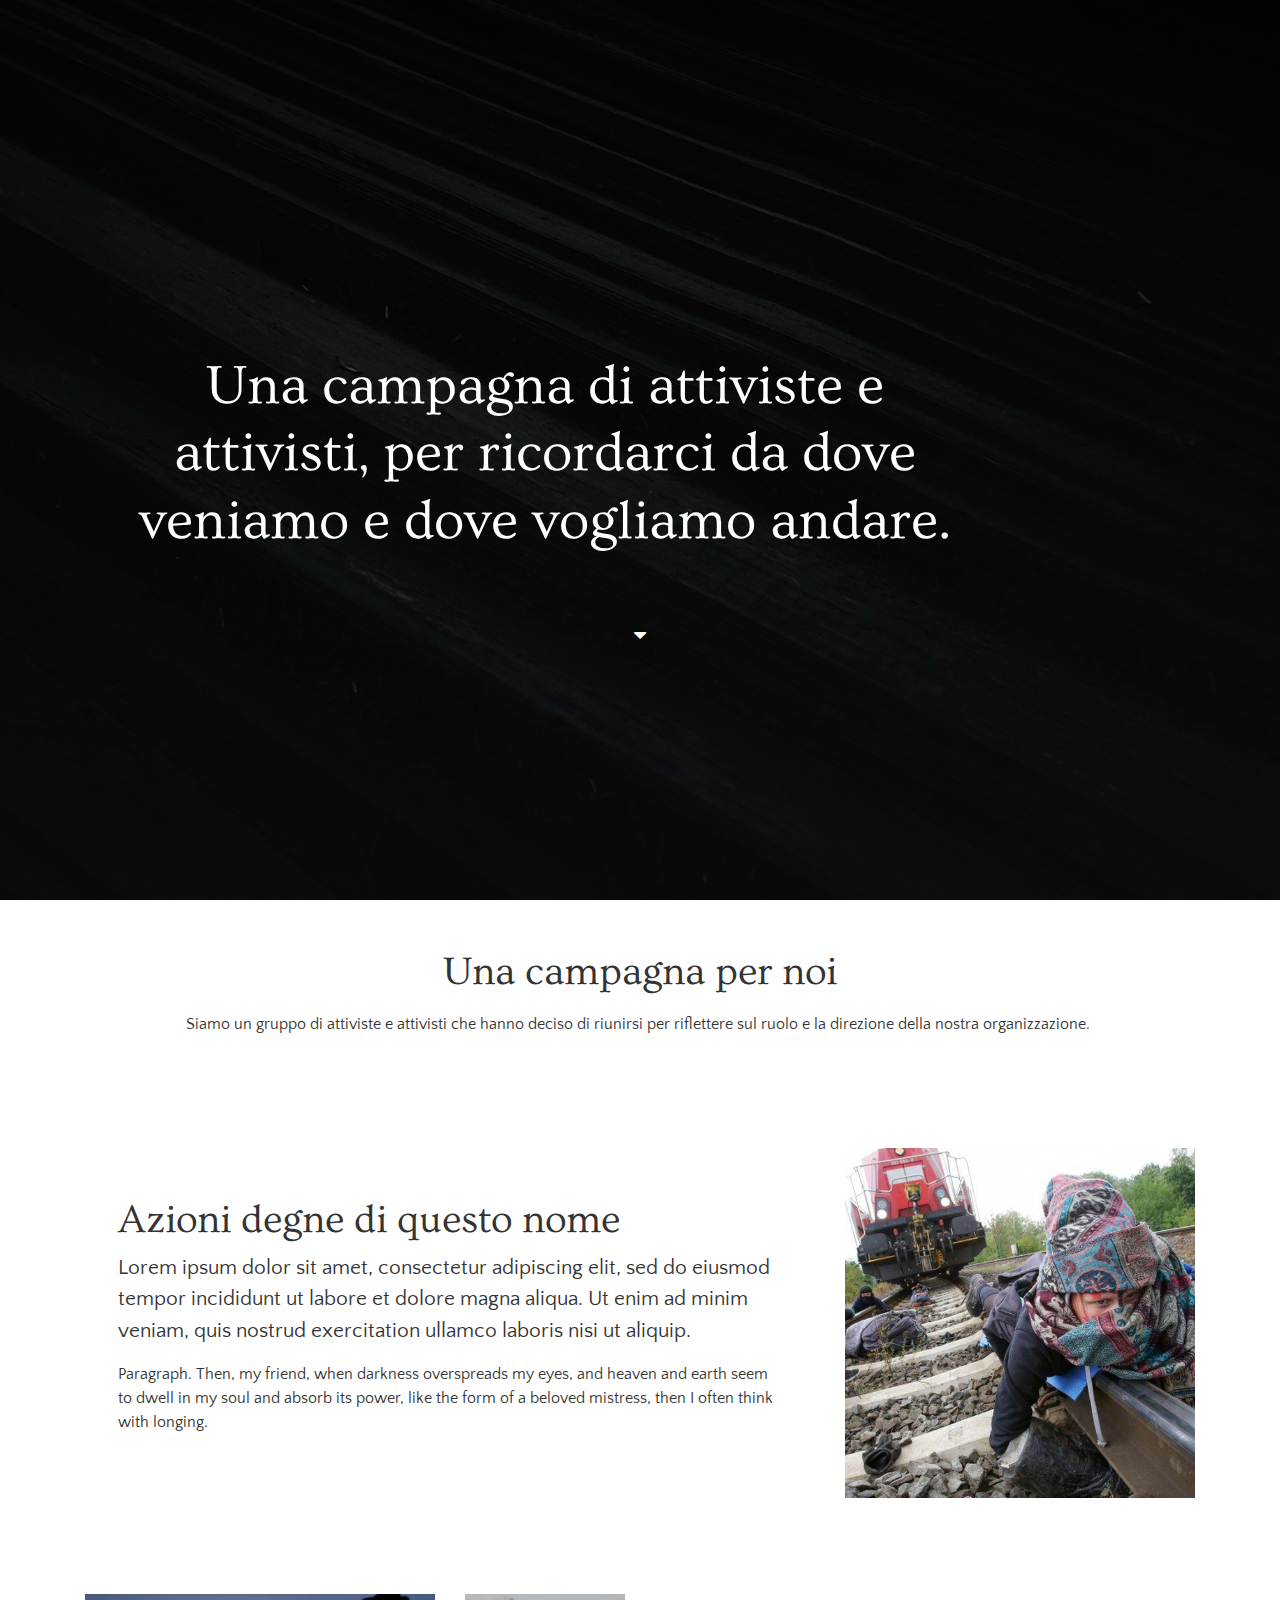
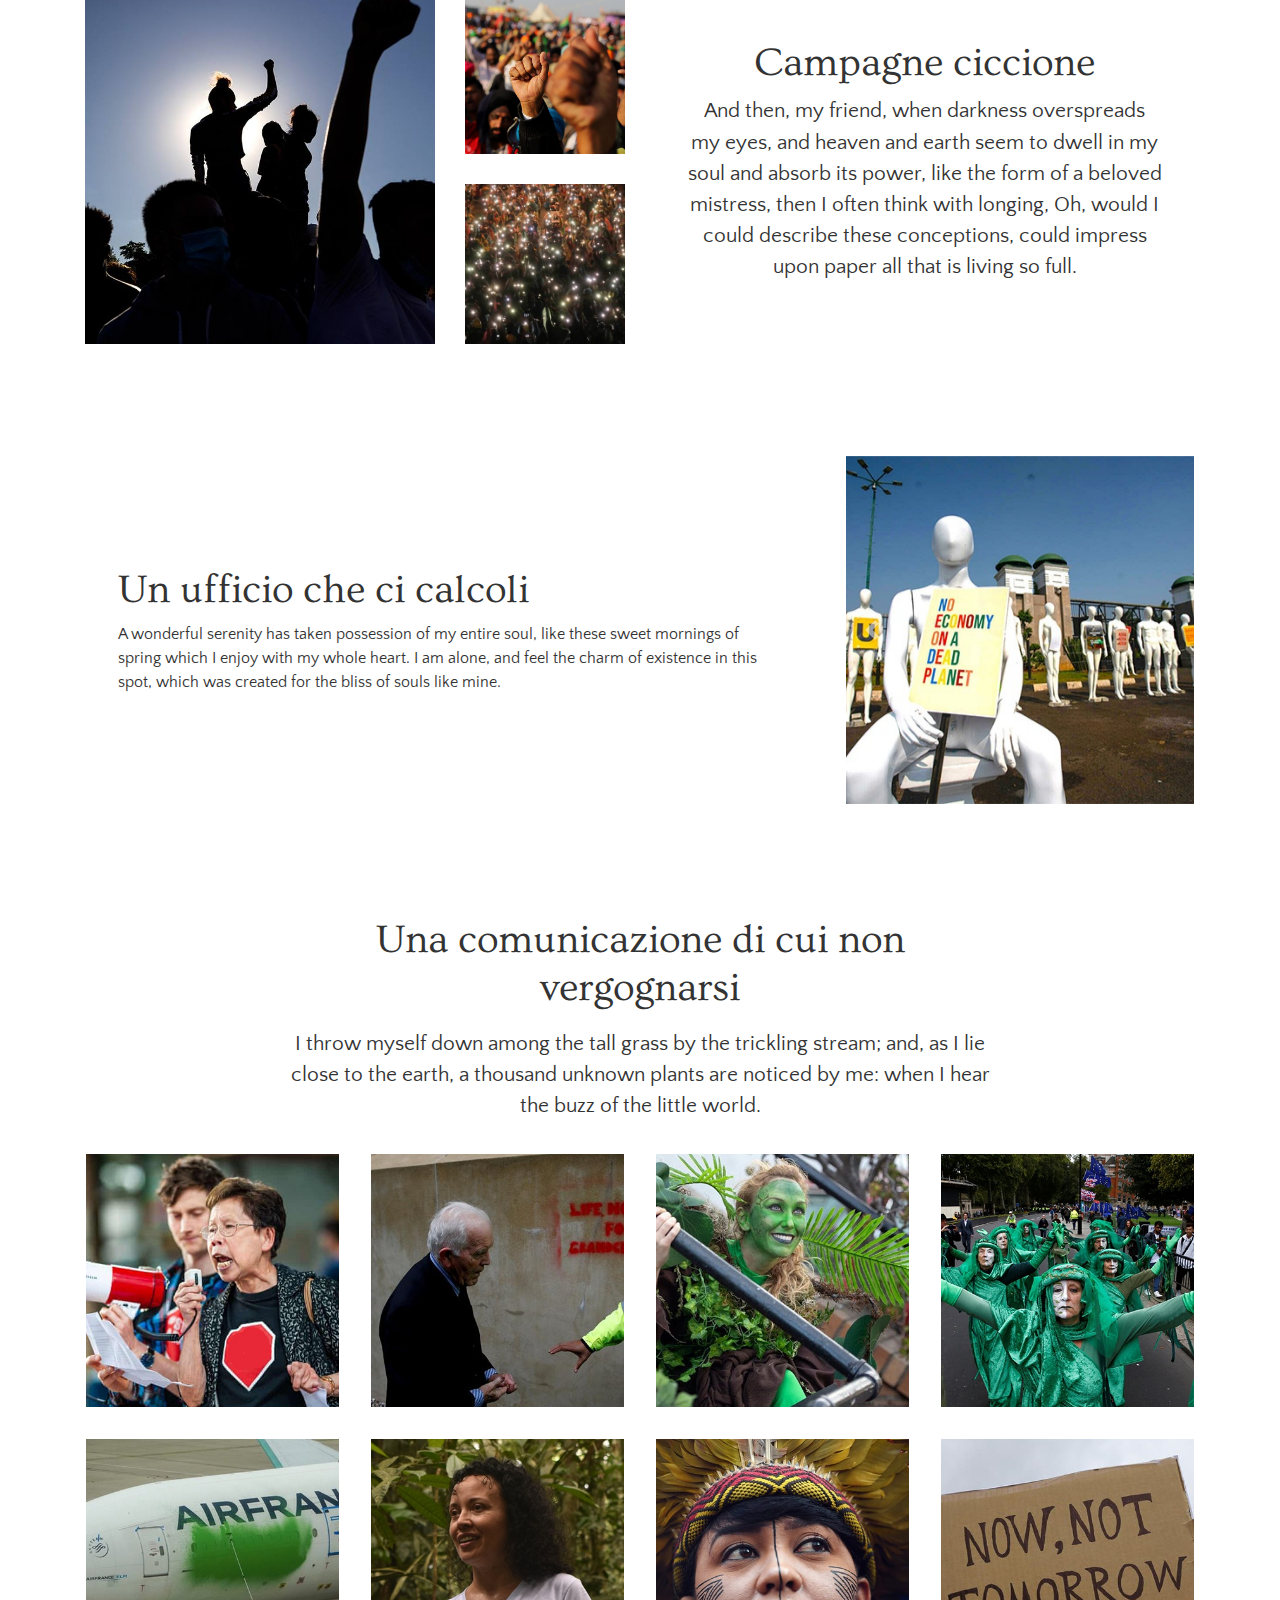
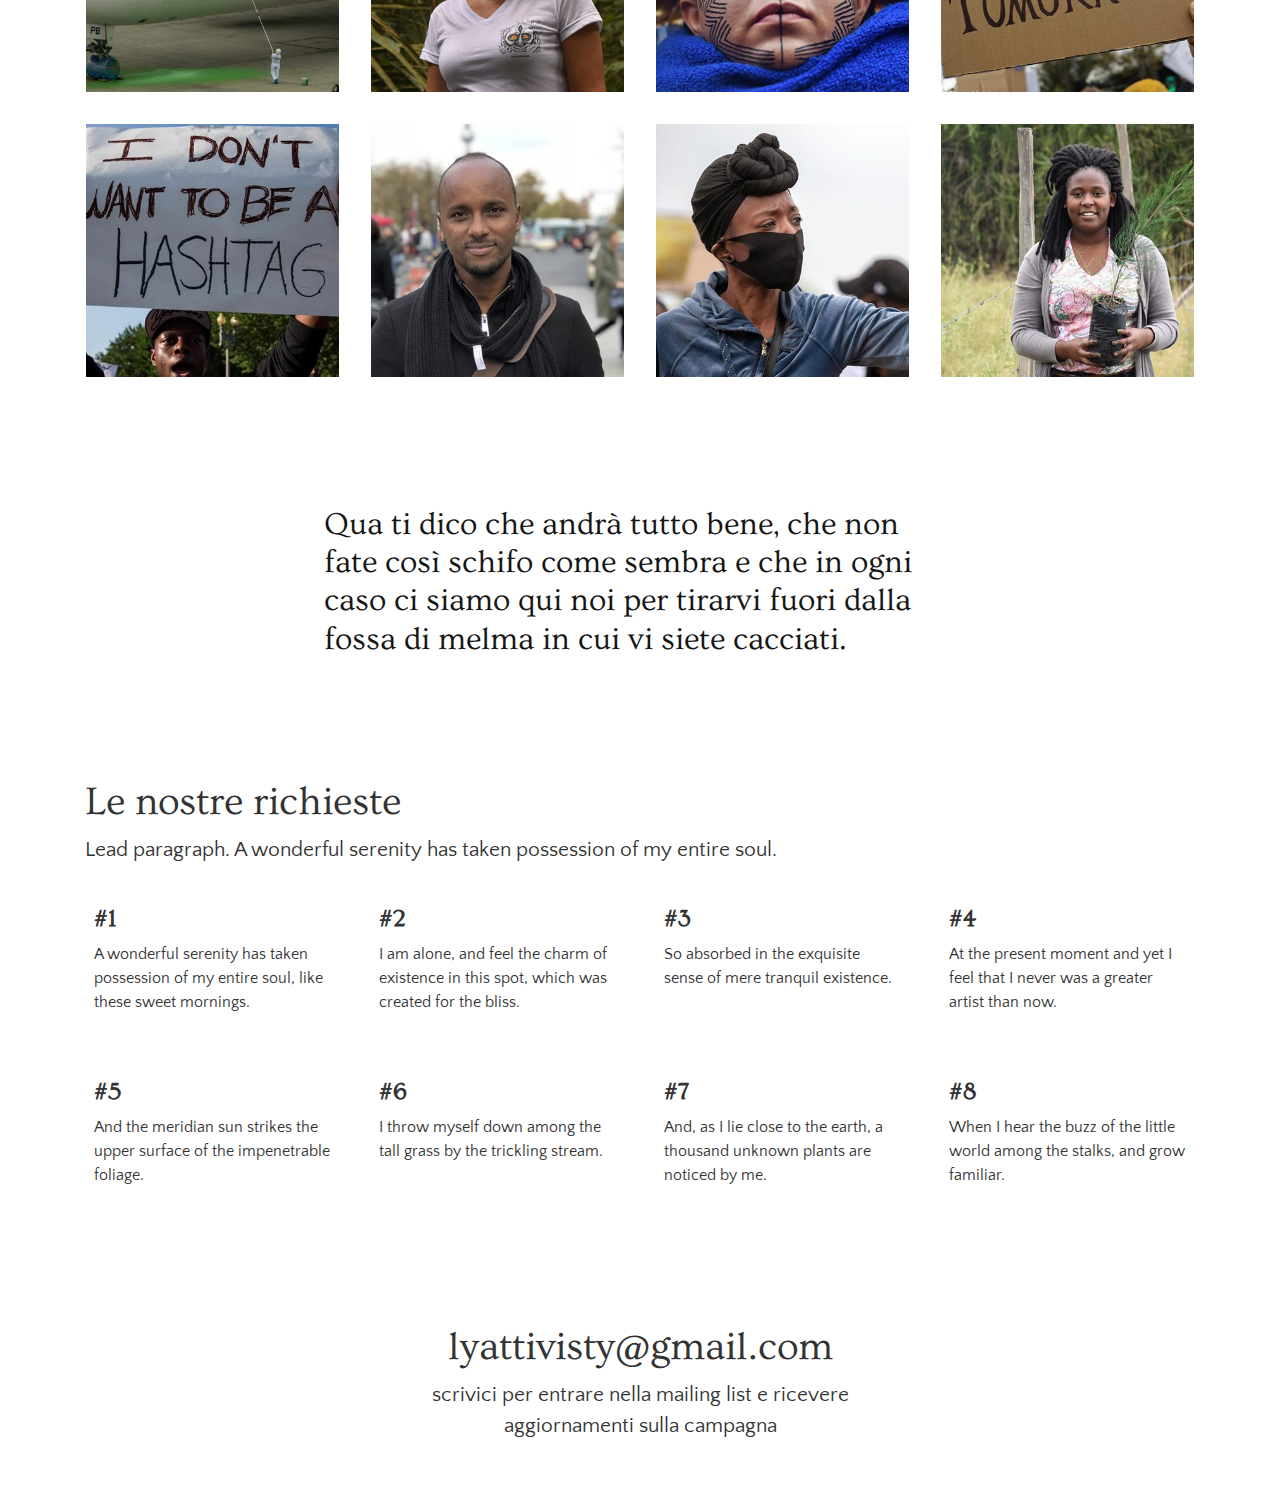
==== commit 25607dc9: "udpate assets" ====
--- a/index.html
+++ b/index.html
@@ -16,33 +16,15 @@
 </head>
 
 <body class="">
-  <nav class="navbar navbar-expand-lg fixed-top bg-dark navbar-dark">
-    <div class="container"> <a class="navbar-brand text-primary" href="#">
-        <i class="fa d-inline fa-lg fa-circle-o"></i>
-        <b> LyAttivisty</b>
-      </a> <button class="navbar-toggler navbar-toggler-right border-0" type="button" data-toggle="collapse" data-target="#navbar5">
-        <span class="navbar-toggler-icon"></span>
-      </button>
-      <div class="collapse navbar-collapse" id="navbar5">
-        <ul class="navbar-nav mr-auto">
-          <li class="nav-item"> <a class="nav-link" href="#">Azioni</a> </li>
-          <li class="nav-item"> <a class="nav-link" href="#">Campagne</a> </li>
-          <li class="nav-item"> <a class="nav-link" href="#">Ufficio</a> </li>
-          <li class="nav-item"> <a class="nav-link" href="#">Comunicazione</a> </li>
-        </ul>
-        <a class="btn btn-primary navbar-btn ml-md-2"><b><b class="text-white">ATTIVATY</b></b></a>
-      </div>
-    </div>
-  </nav>
   <div class="py-5 text-center text-white h-100 align-items-center d-flex" style="background-image: linear-gradient(to bottom, rgba(0, 0, 0, .75), rgba(0, 0, 0, .25)), url(assets/cover.jpg);  background-position: center center, center center;  background-size: cover, cover;  background-repeat: repeat, repeat;">
     <div class="container py-5">
       <div class="pt-5 row">
-        <div class="p-5 text-left col-lg-12">
-          <h3 class="display-4 mb-3">Siamo in un momento storico in cui l'attivismo deve salvare sé stesso. Dobbiamo reinventarlo per ricordarci che è il fuoco che tiene viva la lotta per un mondo migliore.</h3>
+        <div class="p-5 col-lg-10">
+          <h3 class="display-4 mb-3">Una campagna di attiviste e attivisti, per ricordarci da dove veniamo e dove vogliamo andare.</h3>
         </div>
       </div>
       <div class="row">
-        <div class="col-md-12"><a class="btn btn-link text-light" href="#">Scopri di più</a></div>
+        <div class="col-md-12"><i class="fa fa-sort-desc fa-fw fa-lg"></i></div>
       </div>
     </div>
   </div>
@@ -71,8 +53,8 @@
   <div class="py-5 text-center">
     <div class="container">
       <div class="row">
-        <div class="col-lg-4 col-8 order-2 order-lg-1"> <img class="img-fluid d-block" src="https://static.pingendo.com/img-placeholder-2.svg"> </div>
-        <div class="col-lg-2 col-4 d-flex flex-column justify-content-between order-3 order-lg-2"> <img class="img-fluid d-block" src="https://static.pingendo.com/img-placeholder-1.svg"> <img class="img-fluid d-block" src="https://static.pingendo.com/img-placeholder-4.svg"> </div>
+        <div class="col-lg-4 col-8 order-2 order-lg-1"> <img class="img-fluid d-block" src="assets/camp1.jpg"> </div>
+        <div class="col-lg-2 col-4 d-flex flex-column justify-content-between order-3 order-lg-2"> <img class="img-fluid d-block" src="assets/camp2.jpg"> <img class="img-fluid d-block" src="assets/camp3.jpg"> </div>
         <div class="px-md-5 p-3 d-flex flex-column justify-content-center col-lg-6 order-1 order-lg-3">
           <h1>Campagne ciccione</h1>
           <p class="lead">And then, my friend, when darkness overspreads my eyes, and heaven and earth seem to dwell in my soul and absorb its power, like the form of a beloved mistress, then I often think with longing, Oh, would I could describe these conceptions, could impress upon paper all that is living so full.</p>
@@ -90,10 +72,9 @@
         <div class="col-lg-4 p-3">
           <div id="carousel2" class="carousel slide" data-ride="carousel" data-interval="5000">
             <div class="carousel-inner">
-              <div class="carousel-item active"> <img class="d-block w-100" src="https://static.pingendo.com/img-placeholder-1.svg"> </div>
-              <div class="carousel-item"> <img class="d-block w-100" src="https://static.pingendo.com/img-placeholder-2.svg"> </div>
-              <div class="carousel-item"> <img class="d-block w-100" src="https://static.pingendo.com/img-placeholder-3.svg"> </div>
-              <div class="carousel-item"> <img class="d-block w-100" src="https://static.pingendo.com/img-placeholder-4.svg"> </div>
+              <div class="carousel-item active"> <img class="d-block w-100" src="assets/uff1.jpg"> </div>
+              <div class="carousel-item"> <img class="d-block w-100" src="assets/uff2.jpg"> </div>
+              <div class="carousel-item"> <img class="d-block w-100" src="assets/uff3.jpg"> </div>
             </div>
             <a class="carousel-control-prev" href="#carousel2" role="button" data-slide="prev">
               <span class="carousel-control-prev-icon" aria-hidden="true"></span></a>
@@ -113,22 +94,22 @@
         </div>
       </div>
       <div class="row">
-        <div class="col-lg-3 col-md-6 p-3"> <img class="img-fluid d-block" src="https://static.pingendo.com/img-placeholder-1.svg"> </div>
-        <div class="col-lg-3 col-md-6 p-3"> <img class="img-fluid d-block" src="https://static.pingendo.com/img-placeholder-2.svg"> </div>
-        <div class="col-lg-3 col-md-6 p-3"> <img class="img-fluid d-block" src="https://static.pingendo.com/img-placeholder-3.svg"> </div>
-        <div class="col-lg-3 col-md-6 p-3"> <img class="img-fluid d-block" src="https://static.pingendo.com/img-placeholder-4.svg"> </div>
-        <div class="col-lg-3 col-md-6 p-3"> <img class="img-fluid d-block" src="https://static.pingendo.com/img-placeholder-3.svg"> </div>
-        <div class="col-lg-3 col-md-6 p-3"> <img class="img-fluid d-block" src="https://static.pingendo.com/img-placeholder-4.svg"> </div>
-        <div class="col-lg-3 col-md-6 p-3"> <img class="img-fluid d-block" src="https://static.pingendo.com/img-placeholder-1.svg"> </div>
-        <div class="col-lg-3 col-md-6 p-3"> <img class="img-fluid d-block" src="https://static.pingendo.com/img-placeholder-2.svg"> </div>
-        <div class="col-lg-3 col-md-6 p-3"> <img class="img-fluid d-block" src="https://static.pingendo.com/img-placeholder-2.svg"> </div>
-        <div class="col-lg-3 col-md-6 p-3"> <img class="img-fluid d-block" src="https://static.pingendo.com/img-placeholder-1.svg"> </div>
-        <div class="col-lg-3 col-md-6 p-3"> <img class="img-fluid d-block" src="https://static.pingendo.com/img-placeholder-4.svg"> </div>
-        <div class="col-lg-3 col-md-6 p-3"> <img class="img-fluid d-block" src="https://static.pingendo.com/img-placeholder-3.svg"> </div>
+        <div class="col-4 col-md-3 p-3"> <img class="img-fluid d-block" src="assets/comm1.jpg"> </div>
+        <div class="col-4 col-md-3 p-3"> <img class="img-fluid d-block" src="assets/comm2.jpg"> </div>
+        <div class="col-4 col-md-3 p-3"> <img class="img-fluid d-block" src="assets/comm3.jpg"> </div>
+        <div class="col-4 col-md-3 p-3"> <img class="img-fluid d-block" src="assets/comm4.jpg"> </div>
+        <div class="col-4 col-md-3 p-3"> <img class="img-fluid d-block" src="assets/comm5.jpg"> </div>
+        <div class="col-4 col-md-3 p-3"> <img class="img-fluid d-block" src="assets/comm6.jpg"> </div>
+        <div class="col-4 col-md-3 p-3"> <img class="img-fluid d-block" src="assets/comm7.jpg"> </div>
+        <div class="col-4 col-md-3 p-3"> <img class="img-fluid d-block" src="assets/comm8.jpg"> </div>
+        <div class="col-4 col-md-3 p-3"> <img class="img-fluid d-block" src="assets/comm9.jpg"> </div>
+        <div class="col-4 col-md-3 p-3"> <img class="img-fluid d-block" src="assets/comm10.jpg"> </div>
+        <div class="col-4 col-md-3 p-3"> <img class="img-fluid d-block" src="assets/comm11.jpg"> </div>
+        <div class="col-4 col-md-3 p-3"> <img class="img-fluid d-block" src="assets/comm12.jpg"> </div>
       </div>
     </div>
   </div>
-  <div class="py-5" style="background-image: url(assets/2.jpg); background-position: right bottom;  background-size: cover; background-repeat: repeat; background-attachment: fixed;">
+  <div class="py-5" style="background-image: url(assets/cta.jpg); background-position: right bottom;  background-size: cover; background-repeat: repeat; background-attachment: fixed;">
     <div class="container">
       <div class="row">
         <div class="p-3 col-md-7 mx-auto bg-white text-dark">
@@ -181,30 +162,12 @@
       </div>
     </div>
   </div>
-  <div class="py-5" style="background-image: url('https://static.pingendo.com/cover-stripes.svg'); background-position:left center; background-size: cover;">
+  <div class="py-5 text-center">
     <div class="container">
       <div class="row">
-        <div class="p-5 col-lg-6">
-          <h1>Firma sta petizione, dai</h1>
-          <p class="mb-3">So absorbed in the exquisite sense of mere tranquil existence, that I neglect my talents.</p>
-          <form>
-            <div class="form-group"> <input type="email" class="form-control" placeholder="il tuo nome" id="form11"> </div>
-            <div class="form-group"> <input type="password" class="form-control" placeholder="la tua mail" id="form12"> <small class="form-text text-muted text-right">
-                <a href="#"> Forgot your password?</a>
-              </small> </div> <button type="submit" class="btn btn-primary">Submit</button>
-          </form>
-        </div>
-      </div>
-    </div>
-  </div>
-  <div class="bg-dark py-3">
-    <div class="container">
-      <div class="row d-flex justify-content-between">
-        <div class="col-lg-4 col-md-6">
-          <p class="text-secondary mb-0">Copyright - Lorem ipsum dolor sit amet</p>
-        </div>
-        <div class="col-lg-4 col-md-6">
-          <p class="text-secondary mb-0">2018 - Lorem ipsum dolor sit amet</p>
+        <div class="mx-auto col-lg-5 col-md-7 col-10">
+          <h1>lyattivisty@gmail.com</h1>
+          <p class="mb-3 lead">scrivici per entrare nella mailing list e ricevere aggiornamenti sulla campagna</p>
         </div>
       </div>
     </div>
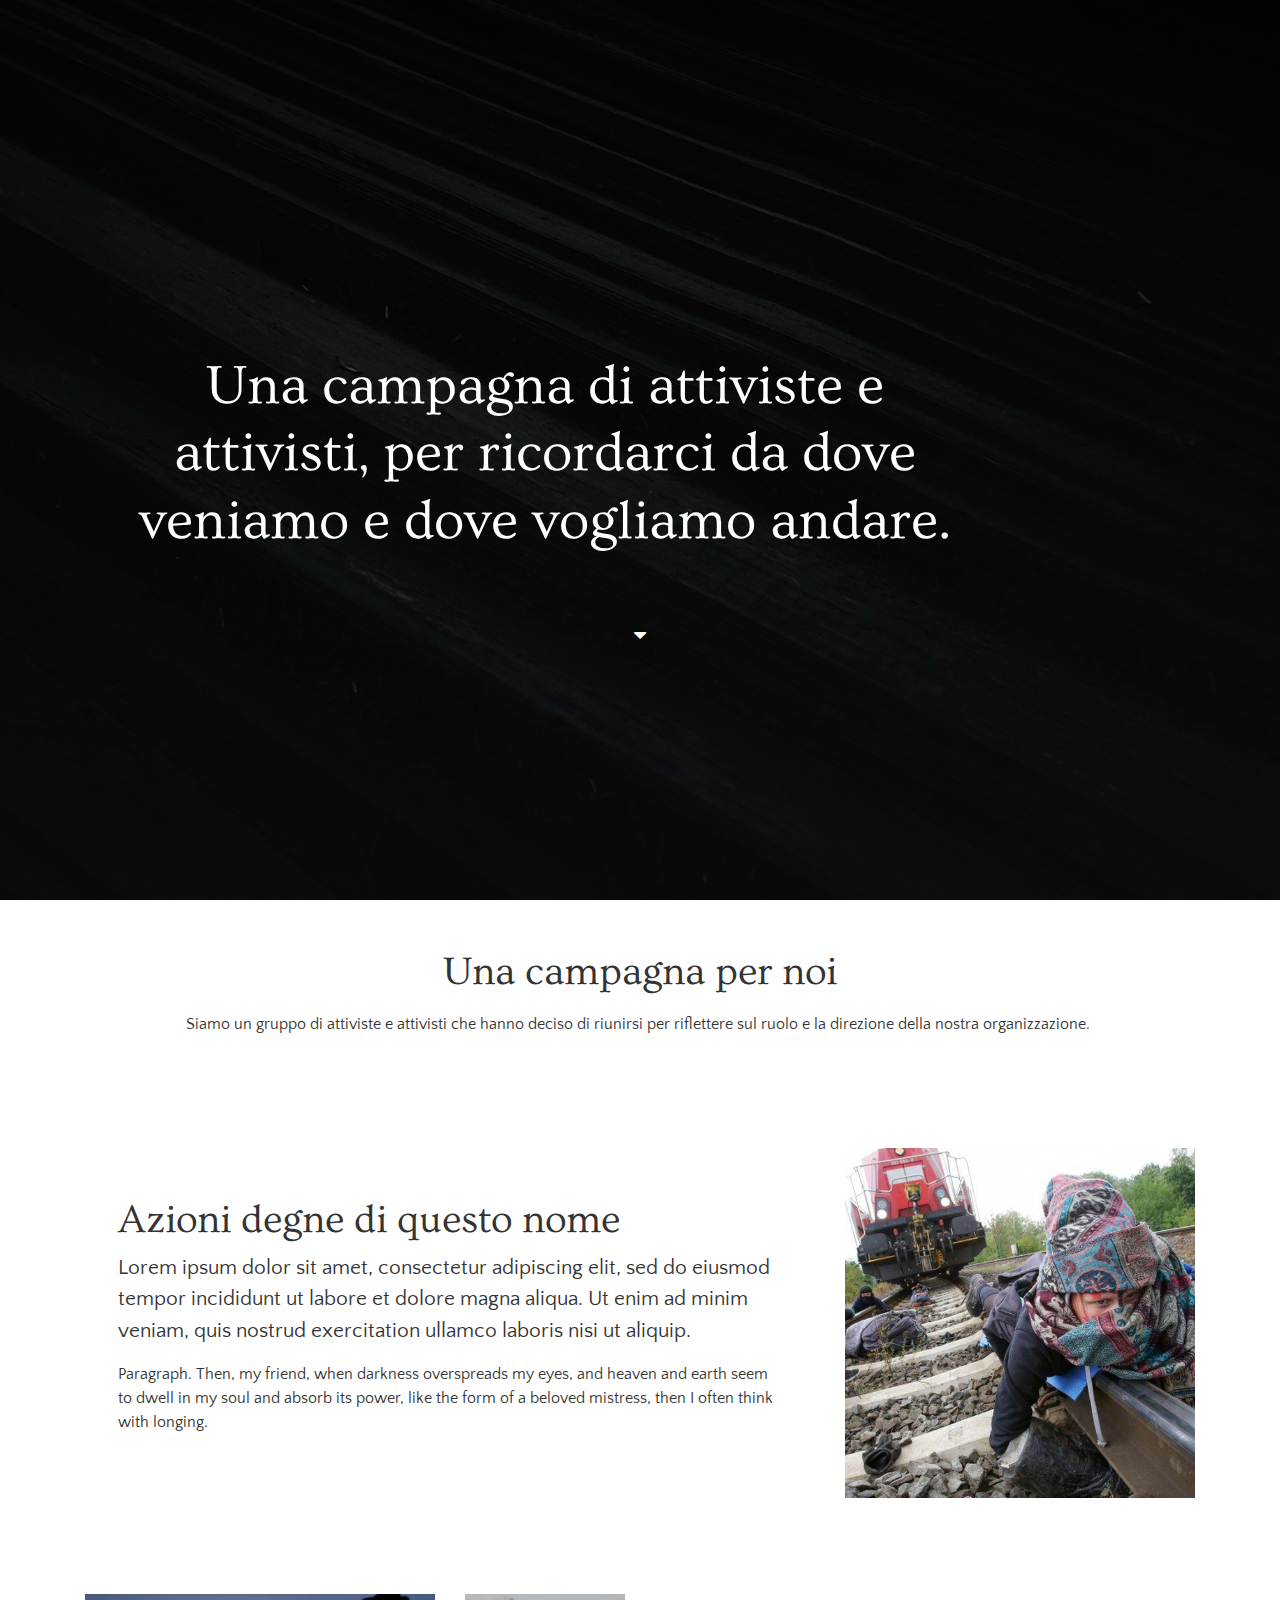
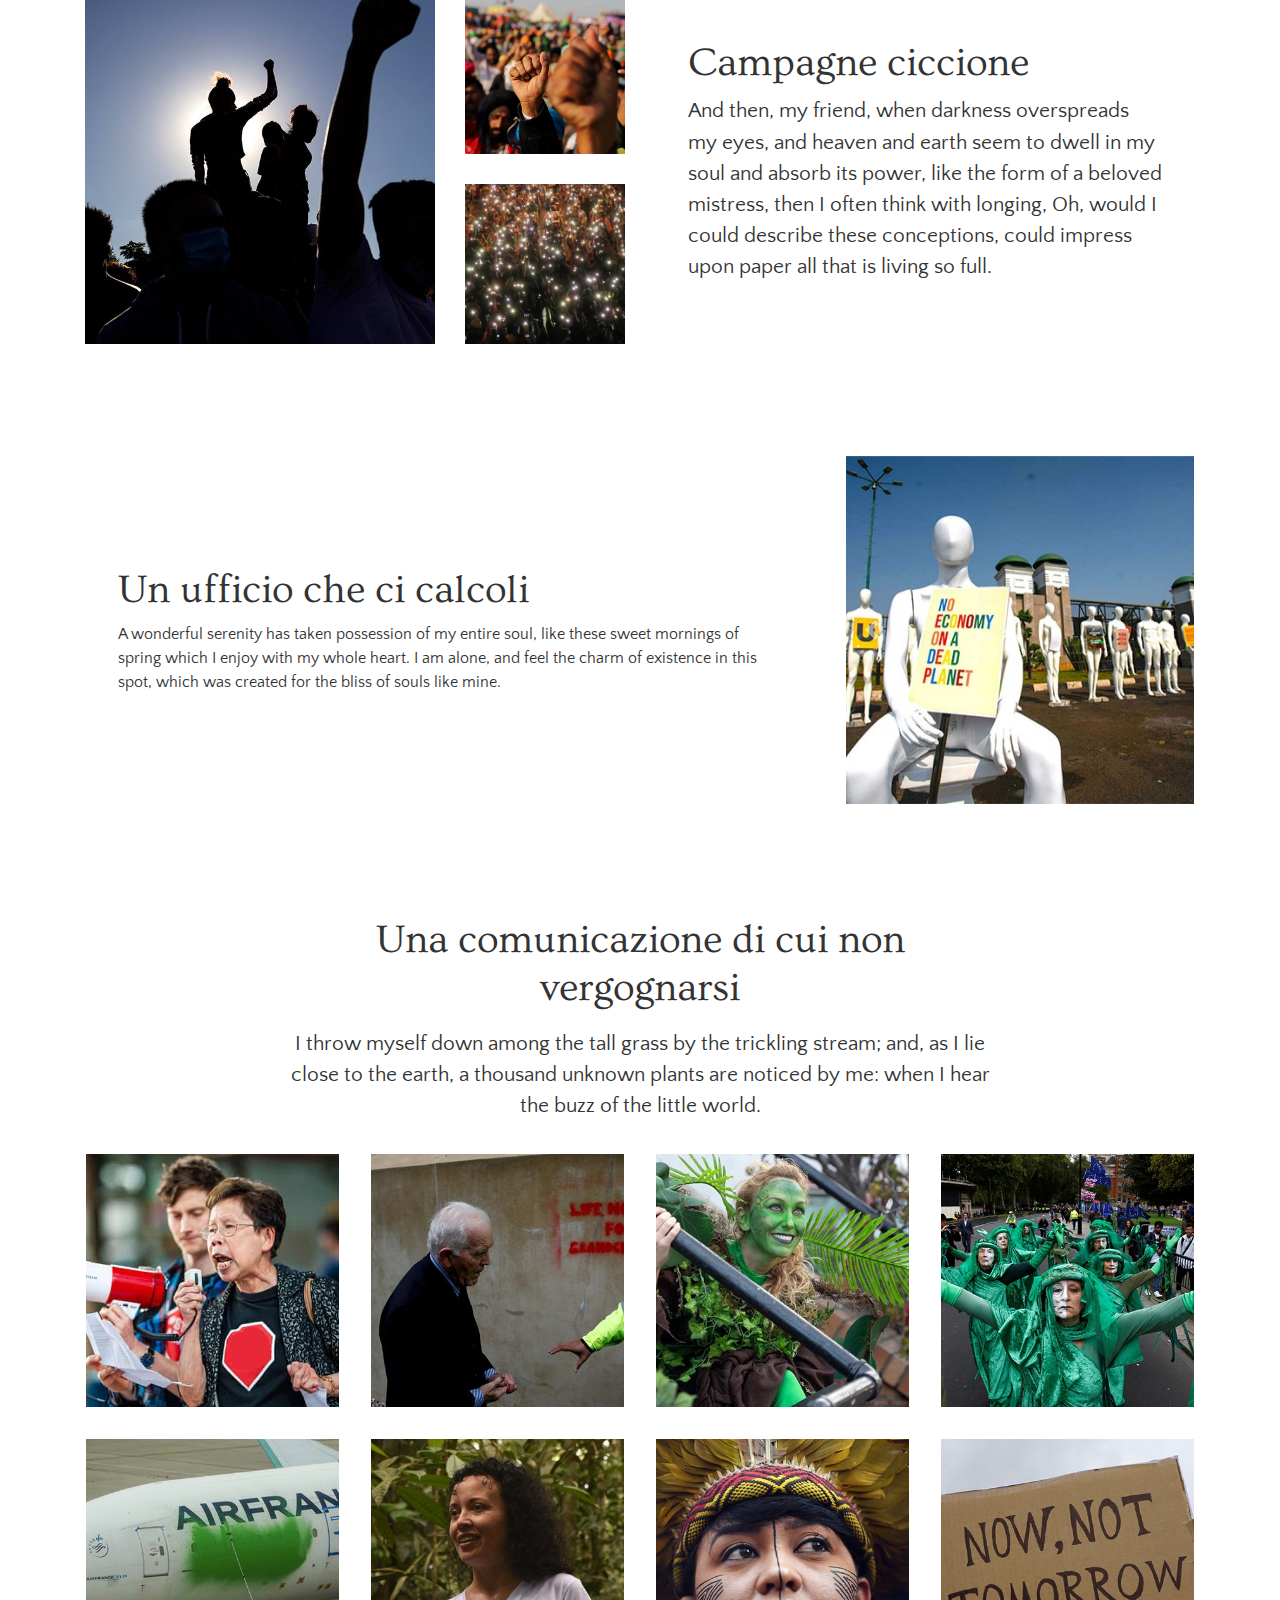
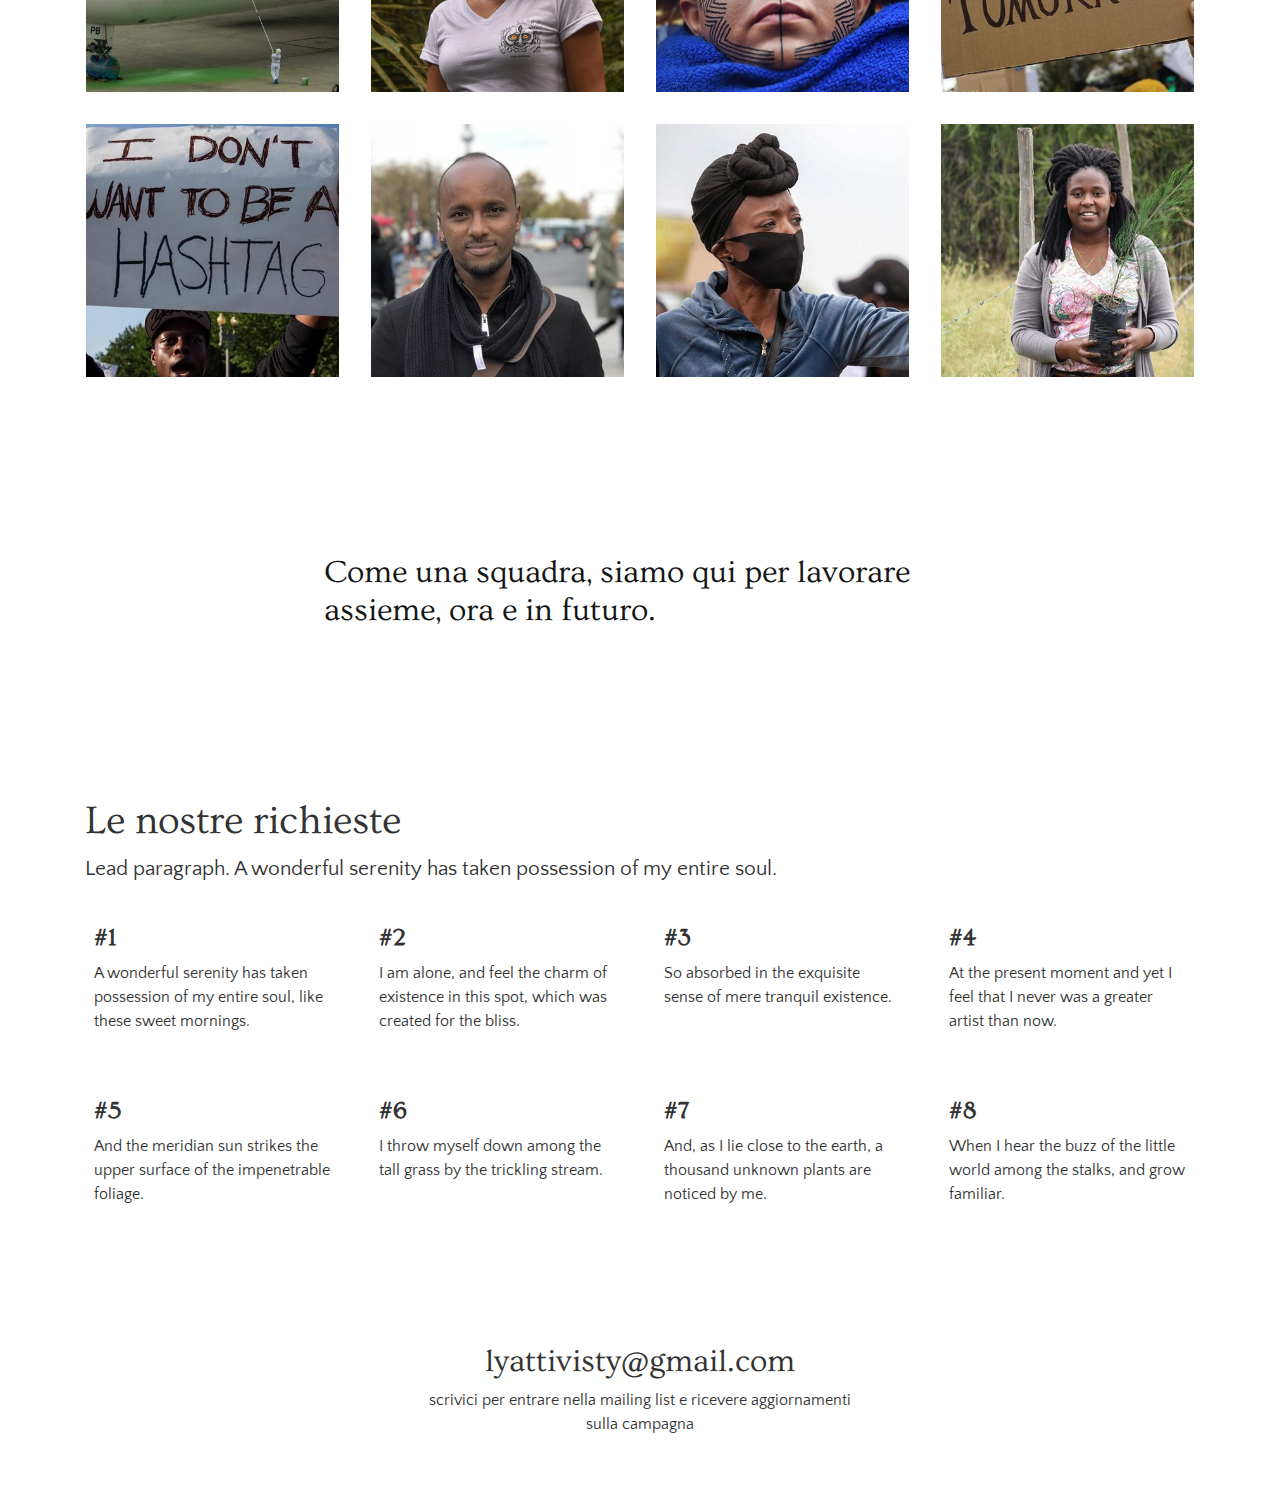
==== commit 2e8199ef: "fix" ====
--- a/index.html
+++ b/index.html
@@ -55,7 +55,7 @@
       <div class="row">
         <div class="col-lg-4 col-8 order-2 order-lg-1"> <img class="img-fluid d-block" src="assets/camp1.jpg"> </div>
         <div class="col-lg-2 col-4 d-flex flex-column justify-content-between order-3 order-lg-2"> <img class="img-fluid d-block" src="assets/camp2.jpg"> <img class="img-fluid d-block" src="assets/camp3.jpg"> </div>
-        <div class="px-md-5 p-3 d-flex flex-column justify-content-center col-lg-6 order-1 order-lg-3">
+        <div class="px-md-5 p-3 d-flex flex-column justify-content-center col-lg-6 order-1 order-lg-3 text-left">
           <h1>Campagne ciccione</h1>
           <p class="lead">And then, my friend, when darkness overspreads my eyes, and heaven and earth seem to dwell in my soul and absorb its power, like the form of a beloved mistress, then I often think with longing, Oh, would I could describe these conceptions, could impress upon paper all that is living so full.</p>
         </div>
@@ -110,10 +110,10 @@
     </div>
   </div>
   <div class="py-5" style="background-image: url(assets/cta.jpg); background-position: right bottom;  background-size: cover; background-repeat: repeat; background-attachment: fixed;">
-    <div class="container">
+    <div class="container py-5">
       <div class="row">
         <div class="p-3 col-md-7 mx-auto bg-white text-dark">
-          <h2 class="" contenteditable="true">Qua ti dico che andrà tutto bene, che non fate così schifo come sembra e che in ogni caso ci siamo qui noi per tirarvi fuori dalla fossa di melma in cui vi siete cacciati.</h2>
+          <h2 class="">Come una squadra, siamo qui per lavorare assieme, ora e in futuro.</h2>
         </div>
       </div>
     </div>
@@ -166,8 +166,8 @@
     <div class="container">
       <div class="row">
         <div class="mx-auto col-lg-5 col-md-7 col-10">
-          <h1>lyattivisty@gmail.com</h1>
-          <p class="mb-3 lead">scrivici per entrare nella mailing list e ricevere aggiornamenti sulla campagna</p>
+          <h2>lyattivisty@gmail.com</h2>
+          <p class="mb-3">scrivici per entrare nella mailing list e ricevere aggiornamenti sulla campagna</p>
         </div>
       </div>
     </div>
